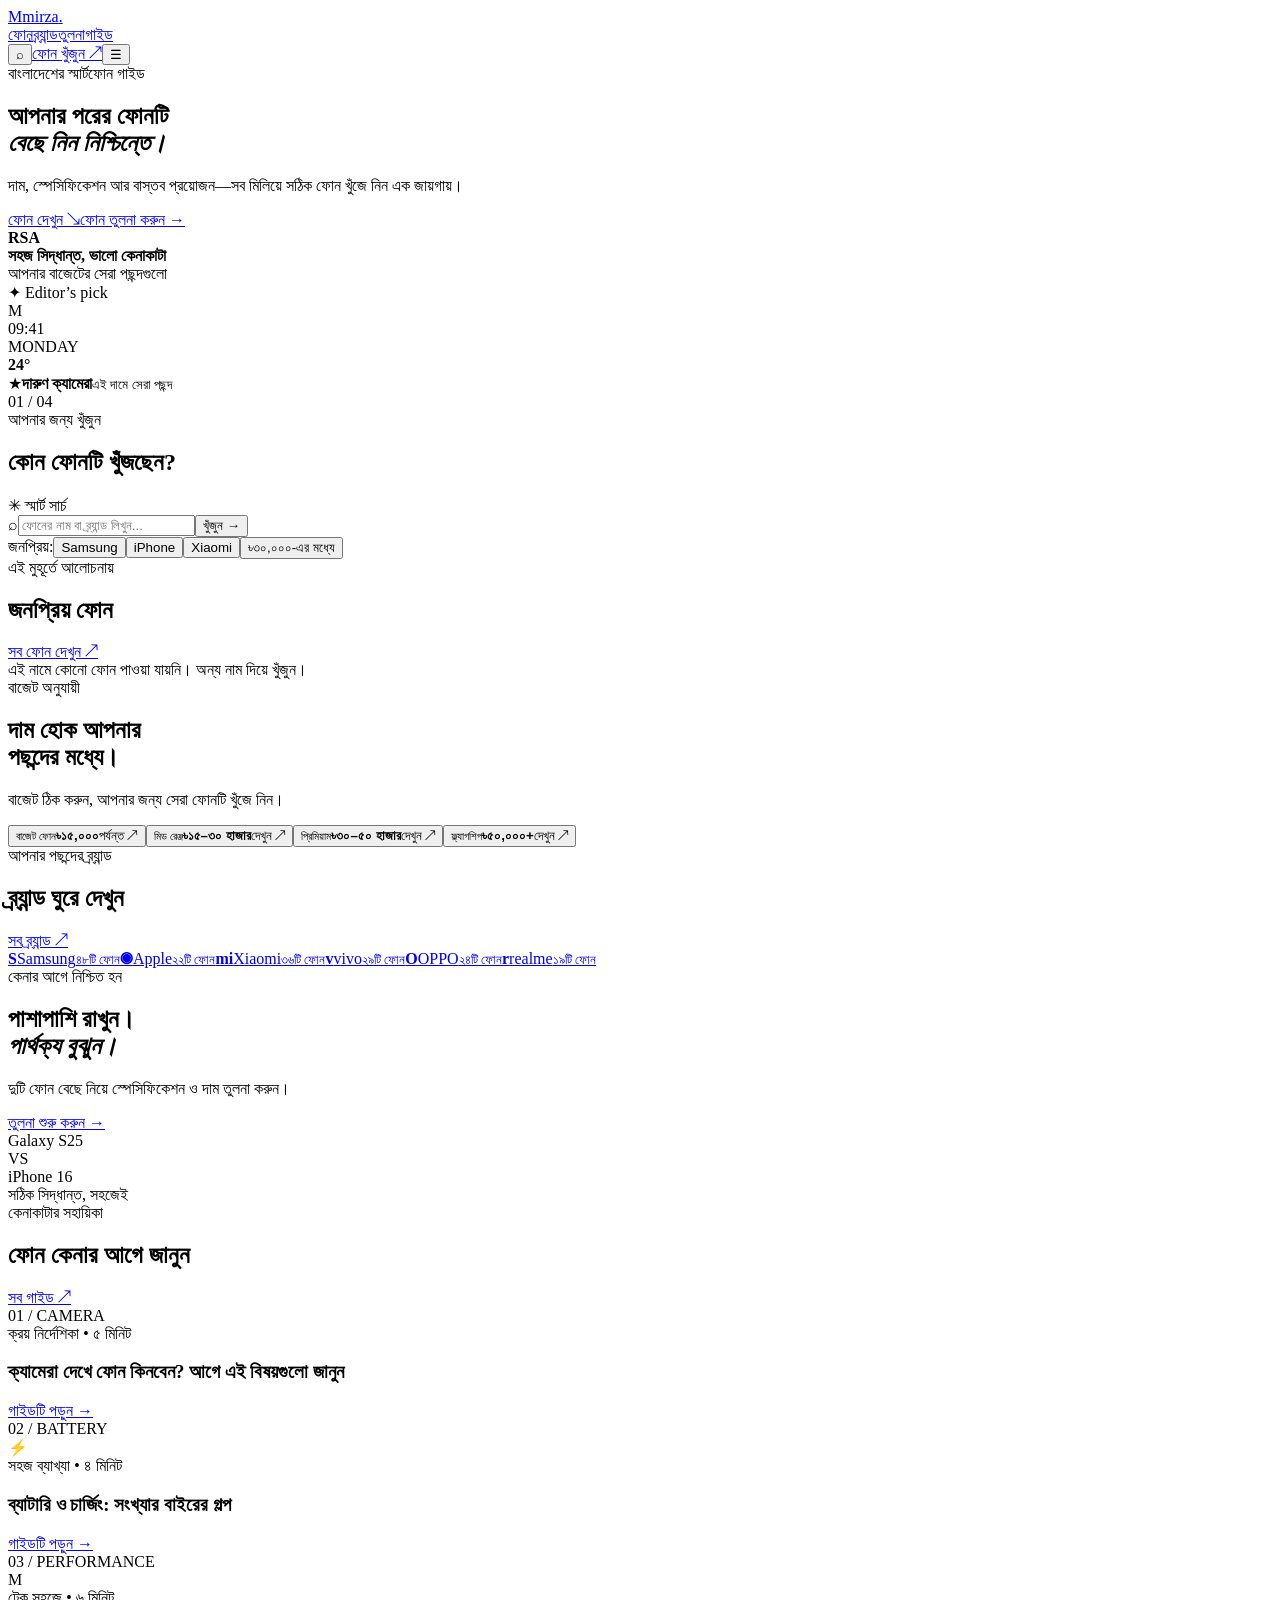
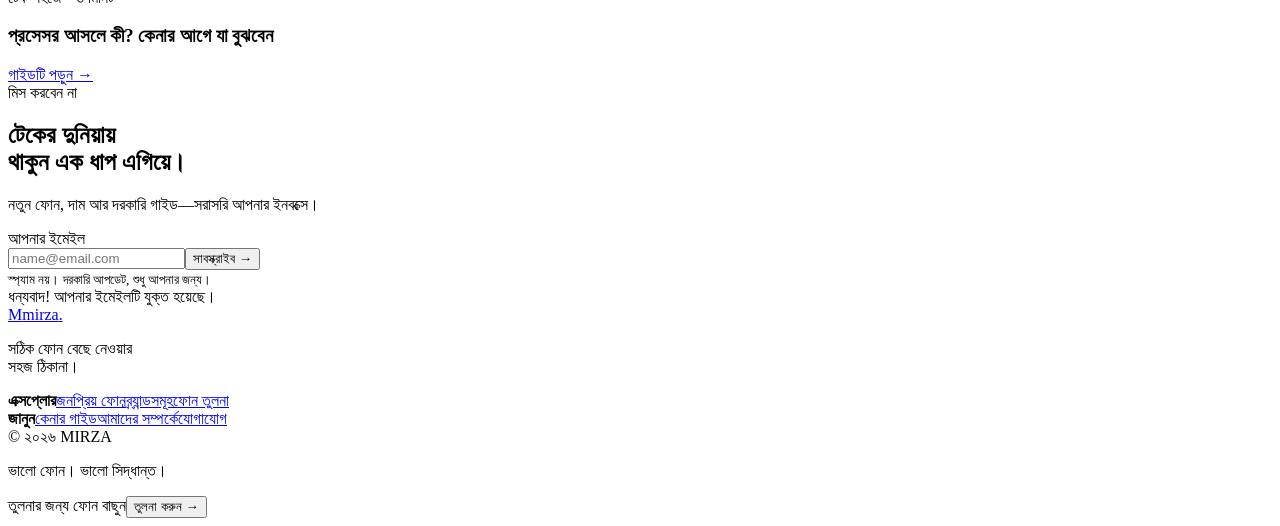
==== index.html @ e0ef15e1 "Create index.html" ====
<!doctype html>
<html lang="bn">
<head>
<meta charset="utf-8"><meta name="viewport" content="width=device-width,initial-scale=1">
<title>Mirza — ফোন বাছাই হোক সহজে</title>
<link rel="preconnect" href="https://fonts.googleapis.com"><link rel="preconnect" href="https://fonts.gstatic.com" crossorigin>
<link href="https://fonts.googleapis.com/css2?family=DM+Sans:wght@400;500;600;700;800&family=Noto+Sans+Bengali:wght@400;500;600;700;800&display=swap" rel="stylesheet">
<link rel="stylesheet" href="style.css">
</head>
<body>
<header class="top"><div class="wrap nav"><a class="brand" href="#"><span class="brand-mark">M</span>mirza<span class="dot">.</span></a><nav><a class="active" href="#latest">ফোন</a><a href="#brands">ব্র্যান্ড</a><a href="#compare">তুলনা</a><a href="#guides">গাইড</a></nav><div class="nav-actions"><button class="icon-btn" aria-label="সার্চ" id="focusSearch">⌕</button><a class="btn btn-dark" href="#finder">ফোন খুঁজুন <span>↗</span></a><button class="menu" aria-label="মেনু">☰</button></div></div></header>
<main>
<section class="hero wrap"><div class="hero-copy"><div class="eyebrow"><span class="pulse"></span> বাংলাদেশের স্মার্টফোন গাইড</div><h1>আপনার পরের ফোনটি<br><em>বেছে নিন নিশ্চিন্তে।</em></h1><p>দাম, স্পেসিফিকেশন আর বাস্তব প্রয়োজন—সব মিলিয়ে সঠিক ফোন খুঁজে নিন এক জায়গায়।</p><div class="hero-cta"><a href="#latest" class="btn btn-green">ফোন দেখুন <span>↘</span></a><a href="#compare" class="text-link">ফোন তুলনা করুন <span>→</span></a></div><div class="hero-note"><div class="avatars"><b>R</b><b>S</b><b>A</b></div><span><strong>সহজ সিদ্ধান্ত, ভালো কেনাকাটা</strong><br>আপনার বাজেটের সেরা পছন্দগুলো</span></div></div>
<div class="hero-art"><div class="orb orb-a"></div><div class="orb orb-b"></div><div class="hero-tag tag-top"><span>✦</span> Editor’s pick</div><div class="phone phone-back"><div class="camera-stack"><i></i><i></i><i></i></div><div class="phone-logo">M</div></div><div class="phone phone-front"><div class="screen"><div class="island"></div><div class="screen-time">09:41</div><div class="screen-glow"></div><div class="screen-date">MONDAY<br><strong>24°</strong></div><div class="screen-dock"><i></i><i></i><i></i><i></i></div></div></div><div class="hero-tag tag-bottom"><span class="tag-star">★</span><span><strong>দারুণ ক্যামেরা</strong><small>এই দামে সেরা পছন্দ</small></span></div><div class="art-index">01 <span>/ 04</span></div></div></section>
<section class="finder wrap" id="finder"><div class="finder-title"><div><span class="section-kicker">আপনার জন্য খুঁজুন</span><h2>কোন ফোনটি খুঁজছেন?</h2></div><span class="finder-badge">✳ স্মার্ট সার্চ</span></div><div class="searchbar"><span class="search-icon">⌕</span><input id="search" placeholder="ফোনের নাম বা ব্র্যান্ড লিখুন..." aria-label="ফোন খুঁজুন"><button id="searchBtn">খুঁজুন <span>→</span></button></div><div class="quick"><span>জনপ্রিয়:</span><button class="chip" data-query="Samsung">Samsung</button><button class="chip" data-query="iPhone">iPhone</button><button class="chip" data-query="Xiaomi">Xiaomi</button><button class="chip" data-query="৳৩০,০০০">৳৩০,০০০-এর মধ্যে</button></div></section>
<section class="popular wrap" id="latest"><div class="section-head"><div><span class="section-kicker">এই মুহূর্তে আলোচনায়</span><h2>জনপ্রিয় ফোন</h2></div><a class="view-all" href="#catalog">সব ফোন দেখুন <span>↗</span></a></div><div class="cards" id="cards"></div><div class="empty" id="empty">এই নামে কোনো ফোন পাওয়া যায়নি। অন্য নাম দিয়ে খুঁজুন।</div></section>
<section class="budget"><div class="wrap budget-inner"><div><span class="section-kicker light">বাজেট অনুযায়ী</span><h2>দাম হোক আপনার<br>পছন্দের মধ্যে।</h2><p>বাজেট ঠিক করুন, আপনার জন্য সেরা ফোনটি খুঁজে নিন।</p></div><div class="budget-grid"><button data-budget="15000"><small>বাজেট ফোন</small><strong>৳১৫,০০০</strong><span>পর্যন্ত ↗</span></button><button data-budget="30000"><small>মিড রেঞ্জ</small><strong>৳১৫–৩০ হাজার</strong><span>দেখুন ↗</span></button><button data-budget="50000"><small>প্রিমিয়াম</small><strong>৳৩০–৫০ হাজার</strong><span>দেখুন ↗</span></button><button data-budget="999999"><small>ফ্ল্যাগশিপ</small><strong>৳৫০,০০০+</strong><span>দেখুন ↗</span></button></div></div></section>
<section class="brands wrap" id="brands"><div class="section-head"><div><span class="section-kicker">আপনার পছন্দের ব্র্যান্ড</span><h2>ব্র্যান্ড ঘুরে দেখুন</h2></div><a class="view-all" href="#catalog">সব ব্র্যান্ড <span>↗</span></a></div><div class="brand-grid"><a href="#" data-brand="Samsung"><b class="brand-icon samsung">S</b><span>Samsung</span><small>৪৮টি ফোন</small></a><a href="#" data-brand="Apple"><b class="brand-icon apple">◉</b><span>Apple</span><small>২২টি ফোন</small></a><a href="#" data-brand="Xiaomi"><b class="brand-icon xiaomi">mi</b><span>Xiaomi</span><small>৩৬টি ফোন</small></a><a href="#" data-brand="Vivo"><b class="brand-icon vivo">v</b><span>vivo</span><small>২৯টি ফোন</small></a><a href="#" data-brand="Oppo"><b class="brand-icon oppo">O</b><span>OPPO</span><small>২৪টি ফোন</small></a><a href="#" data-brand="Realme"><b class="brand-icon realme">r</b><span>realme</span><small>১৯টি ফোন</small></a></div></section>
<section class="compare-band" id="compare"><div class="wrap compare-inner"><div class="compare-copy"><span class="section-kicker light">কেনার আগে নিশ্চিত হন</span><h2>পাশাপাশি রাখুন।<br><em>পার্থক্য বুঝুন।</em></h2><p>দুটি ফোন বেছে নিয়ে স্পেসিফিকেশন ও দাম তুলনা করুন।</p><a href="#latest" class="btn btn-green">তুলনা শুরু করুন <span>→</span></a></div><div class="compare-visual"><div class="compare-phone cp-one"><div class="mini-cam"></div><span>Galaxy S25</span></div><div class="versus">VS</div><div class="compare-phone cp-two"><div class="mini-cam"></div><span>iPhone 16</span></div><div class="compare-caption">সঠিক সিদ্ধান্ত, সহজেই</div></div></div></section>
<section class="guides wrap" id="guides"><div class="section-head"><div><span class="section-kicker">কেনাকাটার সহায়িকা</span><h2>ফোন কেনার আগে জানুন</h2></div><a class="view-all" href="#guides">সব গাইড <span>↗</span></a></div><div class="guide-grid"><article><div class="guide-art guide-camera"><span>01 / CAMERA</span><div class="lens"></div></div><div class="guide-meta">ক্রয় নির্দেশিকা <i>•</i> ৫ মিনিট</div><h3>ক্যামেরা দেখে ফোন কিনবেন? আগে এই বিষয়গুলো জানুন</h3><a href="#">গাইডটি পড়ুন <span>→</span></a></article><article><div class="guide-art guide-battery"><span>02 / BATTERY</span><div class="battery-shape">⚡</div></div><div class="guide-meta">সহজ ব্যাখ্যা <i>•</i> ৪ মিনিট</div><h3>ব্যাটারি ও চার্জিং: সংখ্যার বাইরের গল্প</h3><a href="#">গাইডটি পড়ুন <span>→</span></a></article><article><div class="guide-art guide-chip"><span>03 / PERFORMANCE</span><div class="chip-shape">M</div></div><div class="guide-meta">টেক সহজে <i>•</i> ৬ মিনিট</div><h3>প্রসেসর আসলে কী? কেনার আগে যা বুঝবেন</h3><a href="#">গাইডটি পড়ুন <span>→</span></a></article></div></section>
<section class="newsletter"><div class="wrap news-inner"><div><span class="section-kicker light">মিস করবেন না</span><h2>টেকের দুনিয়ায়<br>থাকুন এক ধাপ এগিয়ে।</h2><p>নতুন ফোন, দাম আর দরকারি গাইড—সরাসরি আপনার ইনবক্সে।</p></div><form id="newsletter"><label for="email">আপনার ইমেইল</label><div class="email-line"><input id="email" type="email" placeholder="name@email.com" required><button>সাবস্ক্রাইব <span>→</span></button></div><small>স্প্যাম নয়। দরকারি আপডেট, শুধু আপনার জন্য।</small><div class="success" id="success">ধন্যবাদ! আপনার ইমেইলটি যুক্ত হয়েছে।</div></form></div></section>
</main><footer><div class="wrap footer-main"><div class="footer-brand"><a class="brand" href="#"><span class="brand-mark">M</span>mirza<span class="dot">.</span></a><p>সঠিক ফোন বেছে নেওয়ার<br>সহজ ঠিকানা।</p></div><div><b>এক্সপ্লোর</b><a href="#latest">জনপ্রিয় ফোন</a><a href="#brands">ব্র্যান্ডসমূহ</a><a href="#compare">ফোন তুলনা</a></div><div><b>জানুন</b><a href="#guides">কেনার গাইড</a><a href="#">আমাদের সম্পর্কে</a><a href="#">যোগাযোগ</a></div><div class="footer-note"><span>© ২০২৬ MIRZA</span><p>ভালো ফোন। ভালো সিদ্ধান্ত।</p></div></div></footer><div class="compare-toast" id="toast"><span id="toastText">তুলনার জন্য ফোন বাছুন</span><button id="compareGo">তুলনা করুন <span>→</span></button></div>
<script src="app.js"></script></body></html>
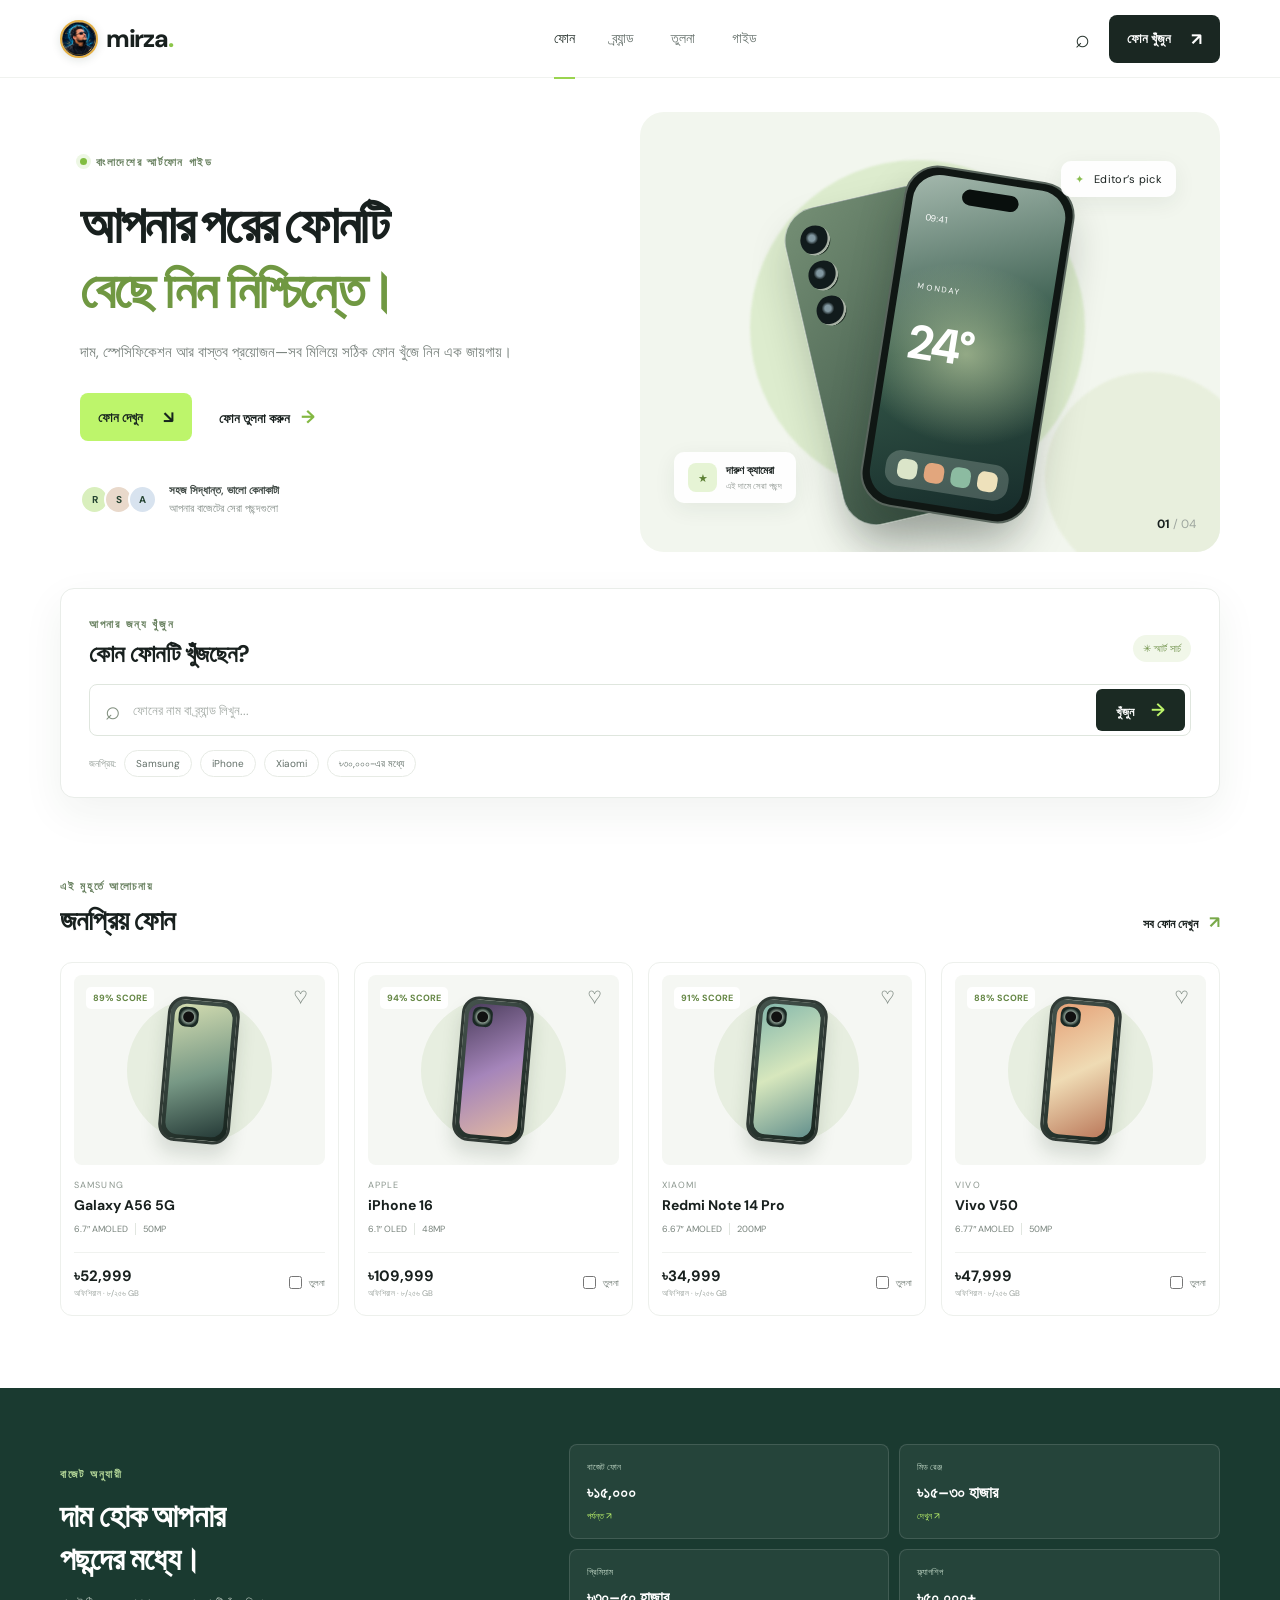
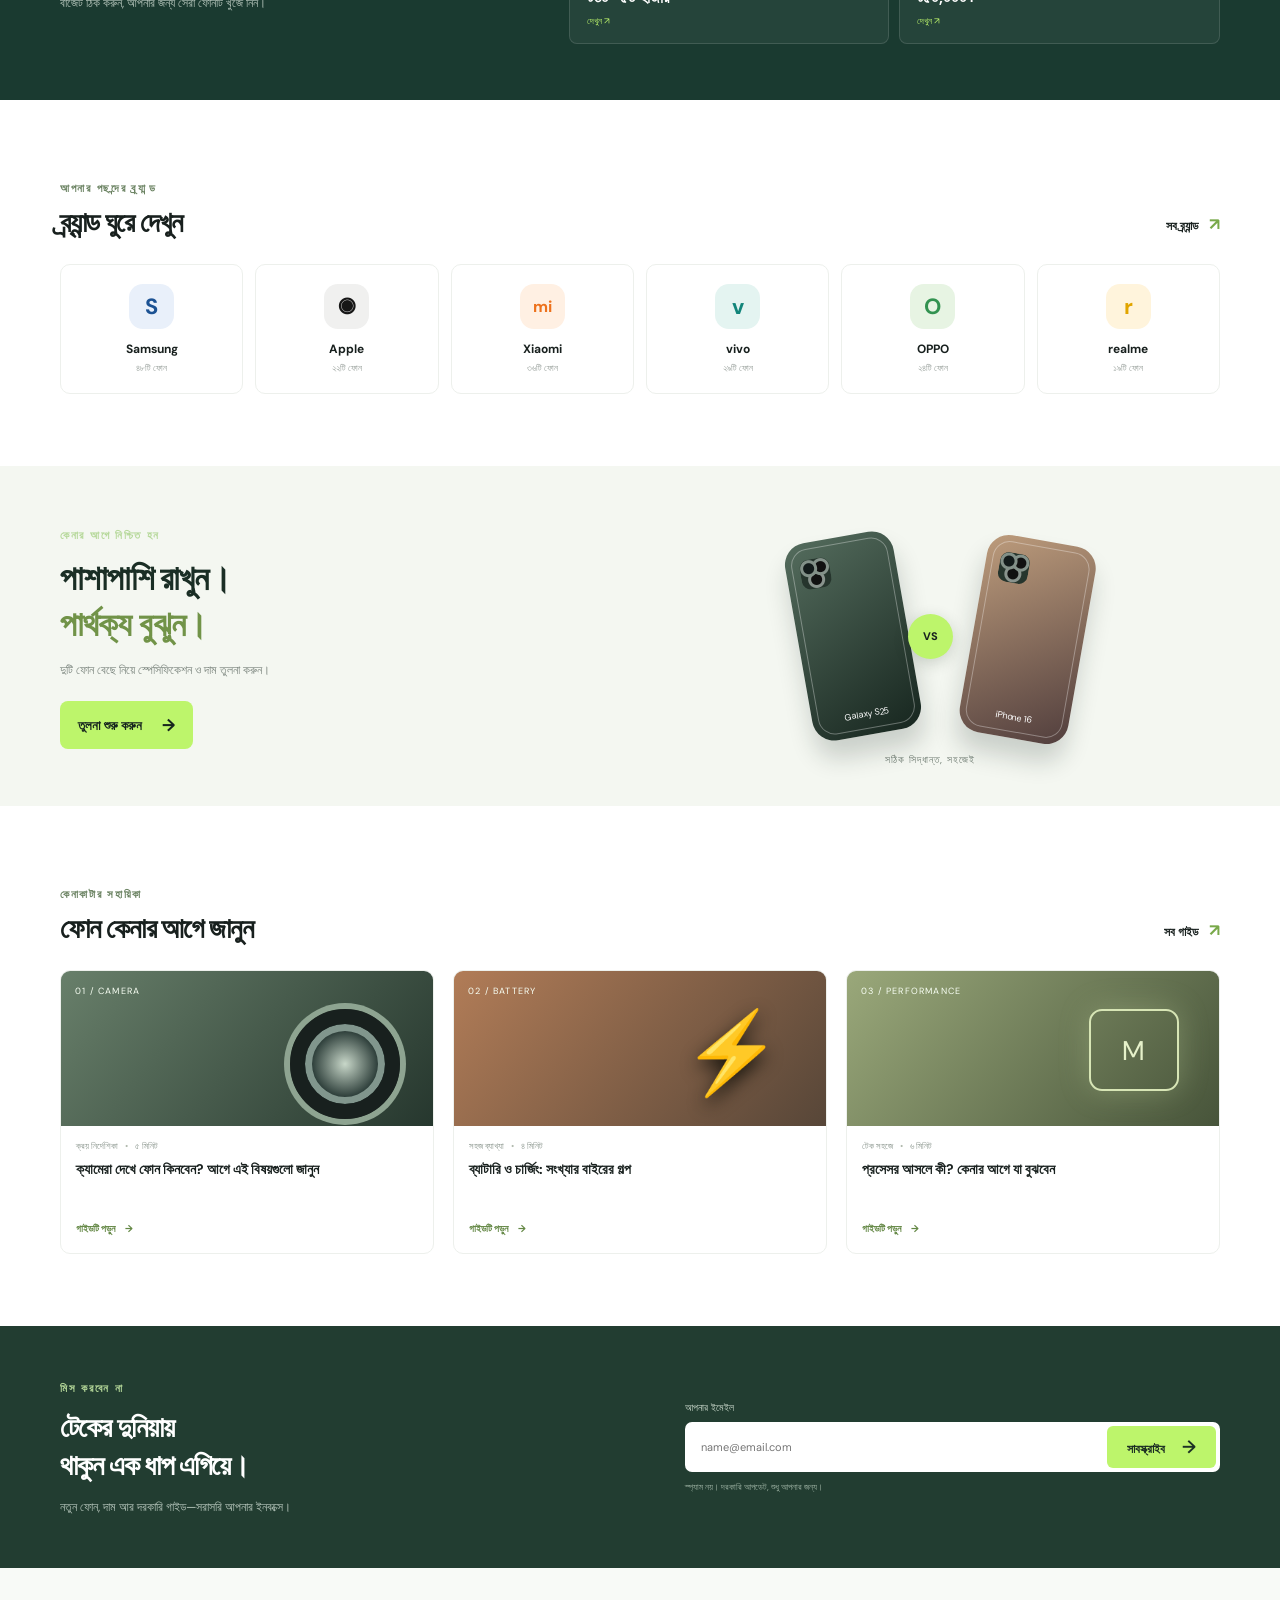
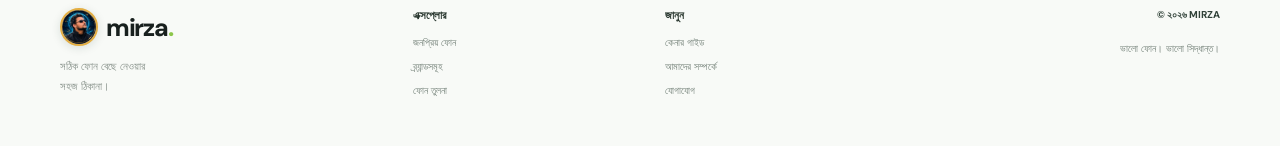
==== commit 73841a26: "Add Mirza portrait logo to the site" ====
--- a/index.html
+++ b/index.html
@@ -8,7 +8,7 @@
 <link rel="stylesheet" href="style.css">
 </head>
 <body>
-<header class="top"><div class="wrap nav"><a class="brand" href="#"><span class="brand-mark">M</span>mirza<span class="dot">.</span></a><nav><a class="active" href="#latest">ফোন</a><a href="#brands">ব্র্যান্ড</a><a href="#compare">তুলনা</a><a href="#guides">গাইড</a></nav><div class="nav-actions"><button class="icon-btn" aria-label="সার্চ" id="focusSearch">⌕</button><a class="btn btn-dark" href="#finder">ফোন খুঁজুন <span>↗</span></a><button class="menu" aria-label="মেনু">☰</button></div></div></header>
+<header class="top"><div class="wrap nav"><a class="brand" href="#"><img class="brand-mark" src="mirza-logo.png" alt="Mirza">mirza<span class="dot">.</span></a><nav><a class="active" href="#latest">ফোন</a><a href="#brands">ব্র্যান্ড</a><a href="#compare">তুলনা</a><a href="#guides">গাইড</a></nav><div class="nav-actions"><button class="icon-btn" aria-label="সার্চ" id="focusSearch">⌕</button><a class="btn btn-dark" href="#finder">ফোন খুঁজুন <span>↗</span></a><button class="menu" aria-label="মেনু">☰</button></div></div></header>
 <main>
 <section class="hero wrap"><div class="hero-copy"><div class="eyebrow"><span class="pulse"></span> বাংলাদেশের স্মার্টফোন গাইড</div><h1>আপনার পরের ফোনটি<br><em>বেছে নিন নিশ্চিন্তে।</em></h1><p>দাম, স্পেসিফিকেশন আর বাস্তব প্রয়োজন—সব মিলিয়ে সঠিক ফোন খুঁজে নিন এক জায়গায়।</p><div class="hero-cta"><a href="#latest" class="btn btn-green">ফোন দেখুন <span>↘</span></a><a href="#compare" class="text-link">ফোন তুলনা করুন <span>→</span></a></div><div class="hero-note"><div class="avatars"><b>R</b><b>S</b><b>A</b></div><span><strong>সহজ সিদ্ধান্ত, ভালো কেনাকাটা</strong><br>আপনার বাজেটের সেরা পছন্দগুলো</span></div></div>
 <div class="hero-art"><div class="orb orb-a"></div><div class="orb orb-b"></div><div class="hero-tag tag-top"><span>✦</span> Editor’s pick</div><div class="phone phone-back"><div class="camera-stack"><i></i><i></i><i></i></div><div class="phone-logo">M</div></div><div class="phone phone-front"><div class="screen"><div class="island"></div><div class="screen-time">09:41</div><div class="screen-glow"></div><div class="screen-date">MONDAY<br><strong>24°</strong></div><div class="screen-dock"><i></i><i></i><i></i><i></i></div></div></div><div class="hero-tag tag-bottom"><span class="tag-star">★</span><span><strong>দারুণ ক্যামেরা</strong><small>এই দামে সেরা পছন্দ</small></span></div><div class="art-index">01 <span>/ 04</span></div></div></section>
@@ -19,5 +19,6 @@
 <section class="compare-band" id="compare"><div class="wrap compare-inner"><div class="compare-copy"><span class="section-kicker light">কেনার আগে নিশ্চিত হন</span><h2>পাশাপাশি রাখুন।<br><em>পার্থক্য বুঝুন।</em></h2><p>দুটি ফোন বেছে নিয়ে স্পেসিফিকেশন ও দাম তুলনা করুন।</p><a href="#latest" class="btn btn-green">তুলনা শুরু করুন <span>→</span></a></div><div class="compare-visual"><div class="compare-phone cp-one"><div class="mini-cam"></div><span>Galaxy S25</span></div><div class="versus">VS</div><div class="compare-phone cp-two"><div class="mini-cam"></div><span>iPhone 16</span></div><div class="compare-caption">সঠিক সিদ্ধান্ত, সহজেই</div></div></div></section>
 <section class="guides wrap" id="guides"><div class="section-head"><div><span class="section-kicker">কেনাকাটার সহায়িকা</span><h2>ফোন কেনার আগে জানুন</h2></div><a class="view-all" href="#guides">সব গাইড <span>↗</span></a></div><div class="guide-grid"><article><div class="guide-art guide-camera"><span>01 / CAMERA</span><div class="lens"></div></div><div class="guide-meta">ক্রয় নির্দেশিকা <i>•</i> ৫ মিনিট</div><h3>ক্যামেরা দেখে ফোন কিনবেন? আগে এই বিষয়গুলো জানুন</h3><a href="#">গাইডটি পড়ুন <span>→</span></a></article><article><div class="guide-art guide-battery"><span>02 / BATTERY</span><div class="battery-shape">⚡</div></div><div class="guide-meta">সহজ ব্যাখ্যা <i>•</i> ৪ মিনিট</div><h3>ব্যাটারি ও চার্জিং: সংখ্যার বাইরের গল্প</h3><a href="#">গাইডটি পড়ুন <span>→</span></a></article><article><div class="guide-art guide-chip"><span>03 / PERFORMANCE</span><div class="chip-shape">M</div></div><div class="guide-meta">টেক সহজে <i>•</i> ৬ মিনিট</div><h3>প্রসেসর আসলে কী? কেনার আগে যা বুঝবেন</h3><a href="#">গাইডটি পড়ুন <span>→</span></a></article></div></section>
 <section class="newsletter"><div class="wrap news-inner"><div><span class="section-kicker light">মিস করবেন না</span><h2>টেকের দুনিয়ায়<br>থাকুন এক ধাপ এগিয়ে।</h2><p>নতুন ফোন, দাম আর দরকারি গাইড—সরাসরি আপনার ইনবক্সে।</p></div><form id="newsletter"><label for="email">আপনার ইমেইল</label><div class="email-line"><input id="email" type="email" placeholder="name@email.com" required><button>সাবস্ক্রাইব <span>→</span></button></div><small>স্প্যাম নয়। দরকারি আপডেট, শুধু আপনার জন্য।</small><div class="success" id="success">ধন্যবাদ! আপনার ইমেইলটি যুক্ত হয়েছে।</div></form></div></section>
-</main><footer><div class="wrap footer-main"><div class="footer-brand"><a class="brand" href="#"><span class="brand-mark">M</span>mirza<span class="dot">.</span></a><p>সঠিক ফোন বেছে নেওয়ার<br>সহজ ঠিকানা।</p></div><div><b>এক্সপ্লোর</b><a href="#latest">জনপ্রিয় ফোন</a><a href="#brands">ব্র্যান্ডসমূহ</a><a href="#compare">ফোন তুলনা</a></div><div><b>জানুন</b><a href="#guides">কেনার গাইড</a><a href="#">আমাদের সম্পর্কে</a><a href="#">যোগাযোগ</a></div><div class="footer-note"><span>© ২০২৬ MIRZA</span><p>ভালো ফোন। ভালো সিদ্ধান্ত।</p></div></div></footer><div class="compare-toast" id="toast"><span id="toastText">তুলনার জন্য ফোন বাছুন</span><button id="compareGo">তুলনা করুন <span>→</span></button></div>
-<script src="app.js"></script></body></html>
+</main><footer><div class="wrap footer-main"><div class="footer-brand"><a class="brand" href="#"><img class="brand-mark" src="mirza-logo.png" alt="Mirza">mirza<span class="dot">.</span></a><p>সঠিক ফোন বেছে নেওয়ার<br>সহজ ঠিকানা।</p></div><div><b>এক্সপ্লোর</b><a href="#latest">জনপ্রিয় ফোন</a><a href="#brands">ব্র্যান্ডসমূহ</a><a href="#compare">ফোন তুলনা</a></div><div><b>জানুন</b><a href="#guides">কেনার গাইড</a><a href="#">আমাদের সম্পর্কে</a><a href="#">যোগাযোগ</a></div><div class="footer-note"><span>© ২০২৬ MIRZA</span><p>ভালো ফোন। ভালো সিদ্ধান্ত।</p></div></div></footer><div class="compare-toast" id="toast"><span id="toastText">তুলনার জন্য ফোন বাছুন</span><button id="compareGo">তুলনা করুন <span>→</span></button></div>
+<script src="app.js"></script></body></html>
+
--- a/style.css
+++ b/style.css
@@ -0,0 +1,4 @@
+:root{--ink:#18201e;--muted:#7a8580;--green:#bdf56b;--forest:#173c31;--line:#e9ede9;--paper:#f6f8f4;--orange:#ff885b}*{box-sizing:border-box}html{scroll-behavior:smooth}body{margin:0;color:var(--ink);font-family:'DM Sans','Noto Sans Bengali',sans-serif;background:#fff}a{color:inherit;text-decoration:none}button,input{font:inherit}.wrap{width:min(1160px,calc(100% - 48px));margin:auto}.top{height:78px;border-bottom:1px solid #f0f2ef;background:#fff;position:sticky;top:0;z-index:10}.nav{height:100%;display:flex;align-items:center;justify-content:space-between}.brand{font-size:25px;font-weight:800;letter-spacing:-1.3px;display:flex;align-items:center;gap:8px}.brand-mark{display:block;width:38px;height:38px;flex:0 0 38px;border-radius:50%;border:2px solid #e4af44;object-fit:cover;box-shadow:0 2px 10px #13332522;background:#fff}.dot{color:#8cc64a;margin-left:-8px}.nav nav{display:flex;gap:37px;margin-left:70px;color:#65706b;font-size:14px}.nav nav a{padding:30px 0}.nav nav a.active,.nav nav a:hover{color:#1c2823;border-bottom:2px solid #9ad44f}.nav-actions{display:flex;align-items:center;gap:13px}.icon-btn,.menu{font-size:25px;border:0;background:none;cursor:pointer;color:#26332c}.btn{display:inline-flex;align-items:center;gap:20px;padding:13px 18px;border-radius:8px;font-size:13px;font-weight:700}.btn span{font-size:17px}.btn-dark{background:#1a2722;color:#fff}.btn-green{background:var(--green);color:#17251e}.menu{display:none}.hero{display:grid;grid-template-columns:1fr 1fr;min-height:490px;align-items:center;padding-top:34px;padding-bottom:30px}.hero-copy{padding:8px 0 0 20px}.eyebrow,.section-kicker{font-size:11px;letter-spacing:1.7px;text-transform:uppercase;font-weight:700;color:#68805f}.eyebrow{display:flex;align-items:center;gap:9px}.pulse{width:7px;height:7px;border-radius:50%;background:#81bd40;box-shadow:0 0 0 4px #edf7e4}.hero h1{font-size:52px;letter-spacing:-2.4px;line-height:1.25;margin:24px 0 15px;font-weight:700}.hero h1 em,.compare-copy em{font-family:'Noto Sans Bengali',sans-serif;font-style:normal;color:#709842}.hero-copy>p{font-size:15px;line-height:1.9;color:#78817c;max-width:470px;margin:0}.hero-cta{display:flex;align-items:center;gap:27px;margin-top:27px}.text-link{font-size:13px;font-weight:700}.text-link span{color:#83b842;margin-left:8px;font-size:18px}.hero-note{display:flex;align-items:center;gap:12px;margin-top:41px;font-size:11px;color:#89928d;line-height:1.6}.hero-note strong{color:#3a443f;font-weight:600}.avatars{display:flex;padding-left:5px}.avatars b{width:29px;height:29px;border-radius:50%;display:grid;place-items:center;color:#254432;background:#d9efbd;border:2px solid white;margin-left:-5px;font-size:10px}.avatars b:nth-child(2){background:#e9d9cb}.avatars b:nth-child(3){background:#d8e3ef}.hero-art{height:440px;position:relative;display:flex;align-items:center;justify-content:center;overflow:hidden;background:#f2f6ee;border-radius:24px}.orb{position:absolute;border-radius:50%;filter:blur(1px)}.orb-a{width:335px;height:335px;background:#ddecce;top:48px;left:110px}.orb-b{width:210px;height:210px;background:#e8efdd;right:-35px;bottom:-30px}.phone{position:absolute;border-radius:34px;background:#202720;padding:8px;box-shadow:0 25px 40px #10201738;z-index:2}.phone-back{width:164px;height:325px;transform:rotate(-13deg) translate(-40px,14px);background:linear-gradient(140deg,#758f75,#30483c);border:1px solid #fff8}.camera-stack{position:absolute;top:17px;left:15px;display:grid;gap:6px}.camera-stack i{width:30px;height:30px;border-radius:50%;background:radial-gradient(circle at 40% 40%,#8197a0 0 12%,#111b1c 25% 60%,#a8b2a5 64% 70%,#25342a 72%)}.phone-logo{position:absolute;top:45%;left:48%;color:#d6e3d2;font-weight:800;font-size:22px}.phone-front{width:172px;height:345px;transform:rotate(9deg) translate(39px,6px);background:#101714;border:2px solid #59655d;padding:7px}.screen{position:relative;width:100%;height:100%;border-radius:27px;overflow:hidden;color:white;background:linear-gradient(160deg,#a5b9ae,#345849 49%,#162b2a)}.island{position:absolute;top:10px;left:50%;transform:translateX(-50%);height:16px;width:57px;border-radius:12px;background:#090f0d}.screen-time{position:absolute;top:38px;left:15px;font-size:9px}.screen-glow{position:absolute;inset:70px -50px 50px;background:radial-gradient(ellipse,#d1dfae9c,transparent 62%)}.screen-date{position:absolute;top:105px;left:18px;font-size:8px;letter-spacing:2px;line-height:2}.screen-date strong{font-size:48px;letter-spacing:-3px}.screen-dock{position:absolute;bottom:13px;left:15px;right:15px;display:flex;justify-content:space-around;background:#f6fff333;padding:8px;border-radius:15px}.screen-dock i{width:20px;height:20px;border-radius:7px;background:#dbe5c9}.screen-dock i:nth-child(2){background:#e2a67d}.screen-dock i:nth-child(3){background:#8cbba1}.screen-dock i:nth-child(4){background:#eee1bb}.hero-tag{position:absolute;z-index:3;background:#ffffffed;box-shadow:0 6px 22px #213c2412;border-radius:10px;padding:11px 14px;font-size:11px}.tag-top{top:49px;right:44px;letter-spacing:.3px}.tag-top span{color:#8abe51;margin-right:6px}.tag-bottom{bottom:49px;left:34px;display:flex;align-items:center;gap:9px}.tag-star{display:grid;place-items:center;background:#e6f4d5;width:29px;height:29px;border-radius:8px;color:#5d8135}.tag-bottom strong,.tag-bottom small{display:block}.tag-bottom small{color:#949b96;margin-top:3px;font-size:9px}.art-index{position:absolute;bottom:20px;right:24px;font-size:12px;font-weight:700}.art-index span{color:#9da59e;font-weight:400}.finder{background:#fff;border:1px solid var(--line);box-shadow:0 15px 42px #243c2010;border-radius:14px;padding:23px 28px 20px;position:relative;margin-top:6px;z-index:3}.finder-title{display:flex;align-items:center;justify-content:space-between}.finder-title h2,.section-head h2{font-size:24px;letter-spacing:-.7px;margin:5px 0 15px}.finder-badge{font-size:10px;color:#70924b;background:#f1f7e9;border-radius:20px;padding:7px 10px}.searchbar{height:52px;display:flex;align-items:center;border:1px solid #dfe6de;border-radius:8px;padding:4px 5px 4px 15px}.search-icon{font-size:26px;color:#829080}.searchbar input{border:0;outline:0;flex:1;padding:0 12px;font-size:13px}.searchbar input::placeholder{color:#a3aaa5}.searchbar button,.email-line button{border:0;background:#1b2a23;color:white;border-radius:6px;height:42px;padding:0 20px;font-weight:600;font-size:12px;cursor:pointer}.searchbar button span,.email-line button span{margin-left:14px;color:var(--green);font-size:18px}.quick{display:flex;align-items:center;gap:8px;margin-top:14px;font-size:10px;color:#969f99}.chip{border:1px solid #e7ebe5;border-radius:20px;background:white;padding:6px 11px;font-size:10px;color:#637069;cursor:pointer}.chip:hover{background:#eff7e6;border-color:#cde5b3}.popular,.brands,.guides{padding-top:76px;padding-bottom:72px}.section-head{display:flex;align-items:end;justify-content:space-between;margin-bottom:23px}.section-head h2{font-size:28px;margin:7px 0 0}.view-all{font-size:12px;font-weight:700;padding-bottom:6px}.view-all span{color:#79a94a;font-size:17px;margin-left:8px}.cards{display:grid;grid-template-columns:repeat(4,1fr);gap:15px}.phone-card{border:1px solid #edf0ec;border-radius:12px;padding:12px 13px 16px;position:relative;transition:transform .2s,box-shadow .2s;background:#fff}.phone-card:hover{transform:translateY(-4px);box-shadow:0 14px 30px #253b200c}.card-image{height:190px;border-radius:8px;background:#f5f7f3;position:relative;display:grid;place-items:center;overflow:hidden}.card-image:before{content:'';position:absolute;width:145px;height:145px;border-radius:50%;background:#e7eee0}.device{height:145px;width:72px;border-radius:17px;background:linear-gradient(130deg,#45534d,#18251f);position:relative;z-index:1;border:3px solid #303a35;box-shadow:0 12px 18px #243c2026;transform:rotate(5deg)}.device:before{content:'';position:absolute;inset:4px;border-radius:12px;background:linear-gradient(160deg,#d4ddb1,#779885 54%,#253a37)}.device:after{content:'';position:absolute;top:7px;left:8px;width:20px;height:20px;border-radius:7px;background:radial-gradient(circle at 50%,#111 35%,#84958a 42%,#1b2a25 62%)}.phone-card:nth-child(2) .device:before{background:linear-gradient(150deg,#4b3d5c,#a585ba,#e3baa1)}.phone-card:nth-child(3) .device:before{background:linear-gradient(150deg,#85b8ac,#d7e7bd,#63908d)}.phone-card:nth-child(4) .device:before{background:linear-gradient(150deg,#e5a177,#efdbb4,#bb795b)}.spec-score{position:absolute;top:12px;left:12px;background:#fff;border-radius:5px;padding:5px 7px;font-size:9px;font-weight:700;color:#648644}.heart{position:absolute;right:12px;top:9px;border:0;background:transparent;color:#7d8981;font-size:19px;cursor:pointer}.card-brand{font-size:9px;color:#8a958d;letter-spacing:1.1px;text-transform:uppercase;margin-top:14px}.phone-card h3{font-size:14px;margin:5px 0 9px}.spec-line{display:flex;gap:7px;color:#78837c;font-size:9px}.spec-line span{padding-right:7px;border-right:1px solid #e1e6e0}.spec-line span:last-child{border:0}.price-row{display:flex;justify-content:space-between;align-items:center;margin-top:17px;border-top:1px solid #f0f2ef;padding-top:13px}.price{font-size:15px;font-weight:700}.price small{display:block;color:#9aa29d;font-size:8px;font-weight:400;margin-top:2px}.compare-check{display:flex;align-items:center;gap:4px;font-size:9px;color:#6b766f;cursor:pointer}.compare-check input{accent-color:#85b849}.empty{display:none;text-align:center;padding:35px;color:#89938c}.budget{background:#1a3a30;color:#fff}.budget-inner{display:grid;grid-template-columns:1fr 1.45fr;gap:60px;align-items:center;padding-top:56px;padding-bottom:56px}.section-kicker.light{color:#b5d899}.budget h2,.compare-copy h2,.news-inner h2{font-size:32px;line-height:1.35;letter-spacing:-.8px;margin:12px 0}.budget p,.compare-copy p,.news-inner p{color:#bac9bf;font-size:12px;line-height:1.8}.budget-grid{display:grid;grid-template-columns:1fr 1fr;gap:10px}.budget-grid button{background:#ffffff0d;border:1px solid #ffffff21;border-radius:8px;color:#fff;text-align:left;padding:16px 17px;cursor:pointer}.budget-grid button:hover{background:#ffffff17}.budget-grid small,.budget-grid strong,.budget-grid span{display:block}.budget-grid small{font-size:9px;color:#bdd4c3}.budget-grid strong{font-size:16px;margin:9px 0 7px}.budget-grid span{font-size:9px;color:#bdf56b}.brand-grid{display:grid;grid-template-columns:repeat(6,1fr);gap:12px}.brand-grid a{border:1px solid #edf0ec;border-radius:10px;text-align:center;padding:19px 8px;display:flex;align-items:center;flex-direction:column;transition:.2s}.brand-grid a:hover{border-color:#b7d995;transform:translateY(-3px)}.brand-icon{width:45px;height:45px;border-radius:14px;display:grid;place-items:center;margin-bottom:12px;font-style:normal;font-size:22px}.samsung{background:#e9f0fa;color:#1c5293}.apple{background:#f0f0ef;color:#161616}.xiaomi{background:#fff0e3;color:#ed711c;font-size:16px}.vivo{background:#e4f4f1;color:#12857a}.oppo{background:#e7f4e3;color:#329250}.realme{background:#fff4dc;color:#e1a500}.brand-grid a>span{font-size:12px;font-weight:700}.brand-grid small{font-size:9px;color:#949c97;margin-top:5px}.compare-band{background:#f4f7f1}.compare-inner{display:grid;grid-template-columns:1fr 1fr;align-items:center;min-height:340px}.compare-copy h2{color:#1a2e25;font-size:34px}.compare-copy em{color:#719348}.compare-copy p{color:#78827b;max-width:300px;margin-bottom:20px}.compare-visual{height:280px;position:relative;display:flex;justify-content:center;align-items:center}.compare-phone{width:110px;height:200px;border-radius:22px;background:linear-gradient(150deg,#546c5d,#17261f);box-shadow:0 18px 25px #14251e30;position:relative;transform:rotate(-10deg);display:flex;justify-content:center;align-items:end;padding-bottom:15px;color:white;font-size:9px;z-index:1}.compare-phone:after{content:'';position:absolute;inset:6px;border:1px solid #ffffff54;border-radius:17px}.cp-two{background:linear-gradient(150deg,#bd9c7c,#513e3d);transform:rotate(10deg) translateX(20px)}.mini-cam{position:absolute;top:17px;left:14px;width:30px;height:30px;border-radius:9px;background:radial-gradient(circle at 30% 30%,#131b1b 0 5px,#829088 6px 8px,transparent 9px),radial-gradient(circle at 70% 30%,#111 0 5px,#84928a 6px 8px,transparent 9px),radial-gradient(circle at 50% 70%,#111 0 5px,#89938d 6px 8px,#26352d 9px)}.versus{z-index:3;width:45px;height:45px;border-radius:50%;background:var(--green);display:grid;place-items:center;font-weight:800;font-size:11px;box-shadow:0 4px 15px #1b321d30}.compare-caption{position:absolute;bottom:10px;font-size:10px;color:#6f7c72;letter-spacing:1px}.guide-grid{display:grid;grid-template-columns:repeat(3,1fr);gap:19px}.guide-grid article{border:1px solid #edf0ec;border-radius:10px;overflow:hidden;padding-bottom:16px}.guide-art{height:155px;position:relative;overflow:hidden;padding:14px;color:#f8fff4;font-size:9px;letter-spacing:1.2px}.guide-camera{background:linear-gradient(130deg,#687f6a,#26372e)}.guide-battery{background:linear-gradient(130deg,#b17c57,#574638)}.guide-chip{background:linear-gradient(130deg,#9aa87a,#47543a)}.lens{position:absolute;width:110px;height:110px;border-radius:50%;border:15px solid #18201e;right:33px;top:38px;box-shadow:0 0 0 6px #8ea491, inset 0 0 0 7px #81968d;background:radial-gradient(circle,#c8d7c9,#293a36 60%)}.battery-shape{position:absolute;font-size:80px;right:43px;top:30px;color:#f4d69c;text-shadow:0 7px 18px #1c1810}.chip-shape{position:absolute;right:40px;top:38px;width:90px;height:82px;border:2px solid #d7e5b5;border-radius:13px;display:grid;place-items:center;font-size:27px;color:#e6f1ca;box-shadow:0 0 30px #d5e8ae42}.guide-meta{font-size:9px;color:#8b968e;margin:14px 15px 6px}.guide-meta i{font-style:normal;color:#b1baae;margin:0 5px}.guide-grid h3{font-size:14px;line-height:1.65;margin:0 15px 12px;min-height:46px}.guide-grid article>a{font-size:10px;font-weight:700;color:#638744;margin-left:15px}.guide-grid article>a span{margin-left:8px}.newsletter{background:#223d31;color:#fff}.news-inner{display:grid;grid-template-columns:1fr 1fr;align-items:center;gap:90px;padding-top:50px;padding-bottom:50px}.news-inner h2{font-size:28px}.news-inner p{margin-bottom:0}.news-inner form label{display:block;font-size:10px;color:#d1dfd2;margin-bottom:8px}.email-line{display:flex;background:white;padding:4px;border-radius:7px}.email-line input{border:0;outline:0;flex:1;padding:0 12px;font-size:11px;min-width:0}.email-line button{background:var(--green);color:#1b2d23}.email-line button span{color:#1c3025}.news-inner form>small{display:block;color:#9aafa0;font-size:9px;margin-top:9px}.success{display:none;color:#bdf56b;font-size:11px;margin-top:10px}footer{background:#f8faf7}.footer-main{display:grid;grid-template-columns:1.4fr 1fr 1fr 1.2fr;padding-top:40px;padding-bottom:38px}.footer-brand p{font-size:11px;line-height:1.8;color:#89938c}.footer-main>div:not(.footer-brand){display:flex;flex-direction:column;gap:11px;font-size:10px;color:#738078}.footer-main>div>b{color:#26342c;font-size:11px;margin-bottom:3px}.footer-note{align-items:flex-end}.footer-note span{font-size:10px;font-weight:700;color:#314239}.footer-note p{font-size:10px}.compare-toast{display:none;position:fixed;bottom:20px;left:50%;transform:translateX(-50%);z-index:20;background:#1b2923;color:#fff;padding:10px 12px 10px 18px;border-radius:8px;align-items:center;gap:25px;box-shadow:0 10px 30px #17271e42;font-size:11px}.compare-toast.show{display:flex}.compare-toast button{background:var(--green);border:0;border-radius:5px;padding:9px 12px;font-size:10px;font-weight:700;cursor:pointer}.compare-toast button span{margin-left:8px}
+@media(max-width:850px){.nav nav{gap:18px;margin-left:0}.hero{min-height:430px}.hero h1{font-size:42px}.hero-art{height:380px}.cards{grid-template-columns:repeat(2,1fr)}.budget-inner{gap:25px}.brand-grid{grid-template-columns:repeat(3,1fr)}.news-inner{gap:40px}}
+@media(max-width:600px){.wrap{width:calc(100% - 32px)}.top{height:65px}.nav nav{display:none}.menu{display:block}.nav-actions{gap:8px}.nav-actions .btn{padding:10px 11px;font-size:10px}.nav-actions .btn span{display:none}.hero{grid-template-columns:1fr;padding-top:40px;gap:22px}.hero-copy{padding:0}.hero h1{font-size:38px;margin:18px 0 12px}.hero-copy>p{font-size:13px}.hero-note{margin-top:24px}.hero-art{height:340px}.orb-a{left:calc(50% - 160px);top:10px}.phone-back{transform:rotate(-13deg) translate(-32px,7px);scale:.88}.phone-front{transform:rotate(9deg) translate(33px,3px);scale:.88}.tag-top{right:18px;top:25px}.tag-bottom{left:14px;bottom:28px}.finder{padding:18px 14px;margin-top:22px}.finder-title h2{font-size:19px}.finder-badge{font-size:8px}.quick{flex-wrap:wrap}.popular,.brands,.guides{padding-top:55px;padding-bottom:48px}.section-head h2{font-size:23px}.cards{gap:9px}.phone-card{padding:8px}.card-image{height:145px}.device{scale:.85}.phone-card h3{font-size:12px}.spec-line{font-size:8px;gap:4px}.spec-line span{padding-right:4px}.price{font-size:13px}.compare-check{font-size:8px}.budget-inner{grid-template-columns:1fr;gap:20px;padding-top:42px;padding-bottom:42px}.budget h2{font-size:29px}.budget-grid button{padding:12px}.budget-grid strong{font-size:14px}.brand-grid{grid-template-columns:repeat(3,1fr);gap:8px}.brand-grid a{padding:14px 4px}.compare-inner{grid-template-columns:1fr;padding-top:40px;padding-bottom:20px}.compare-visual{height:250px}.compare-copy h2{font-size:30px}.guide-grid{grid-template-columns:1fr;gap:12px}.guide-art{height:170px}.guide-grid h3{min-height:auto}.news-inner{grid-template-columns:1fr;gap:24px;padding-top:40px;padding-bottom:40px}.footer-main{grid-template-columns:1fr 1fr;gap:25px}.footer-note{align-items:flex-start}.hero-cta{gap:16px}.btn{padding:12px 14px}.searchbar button{padding:0 13px}.searchbar button span{margin-left:6px}}
+
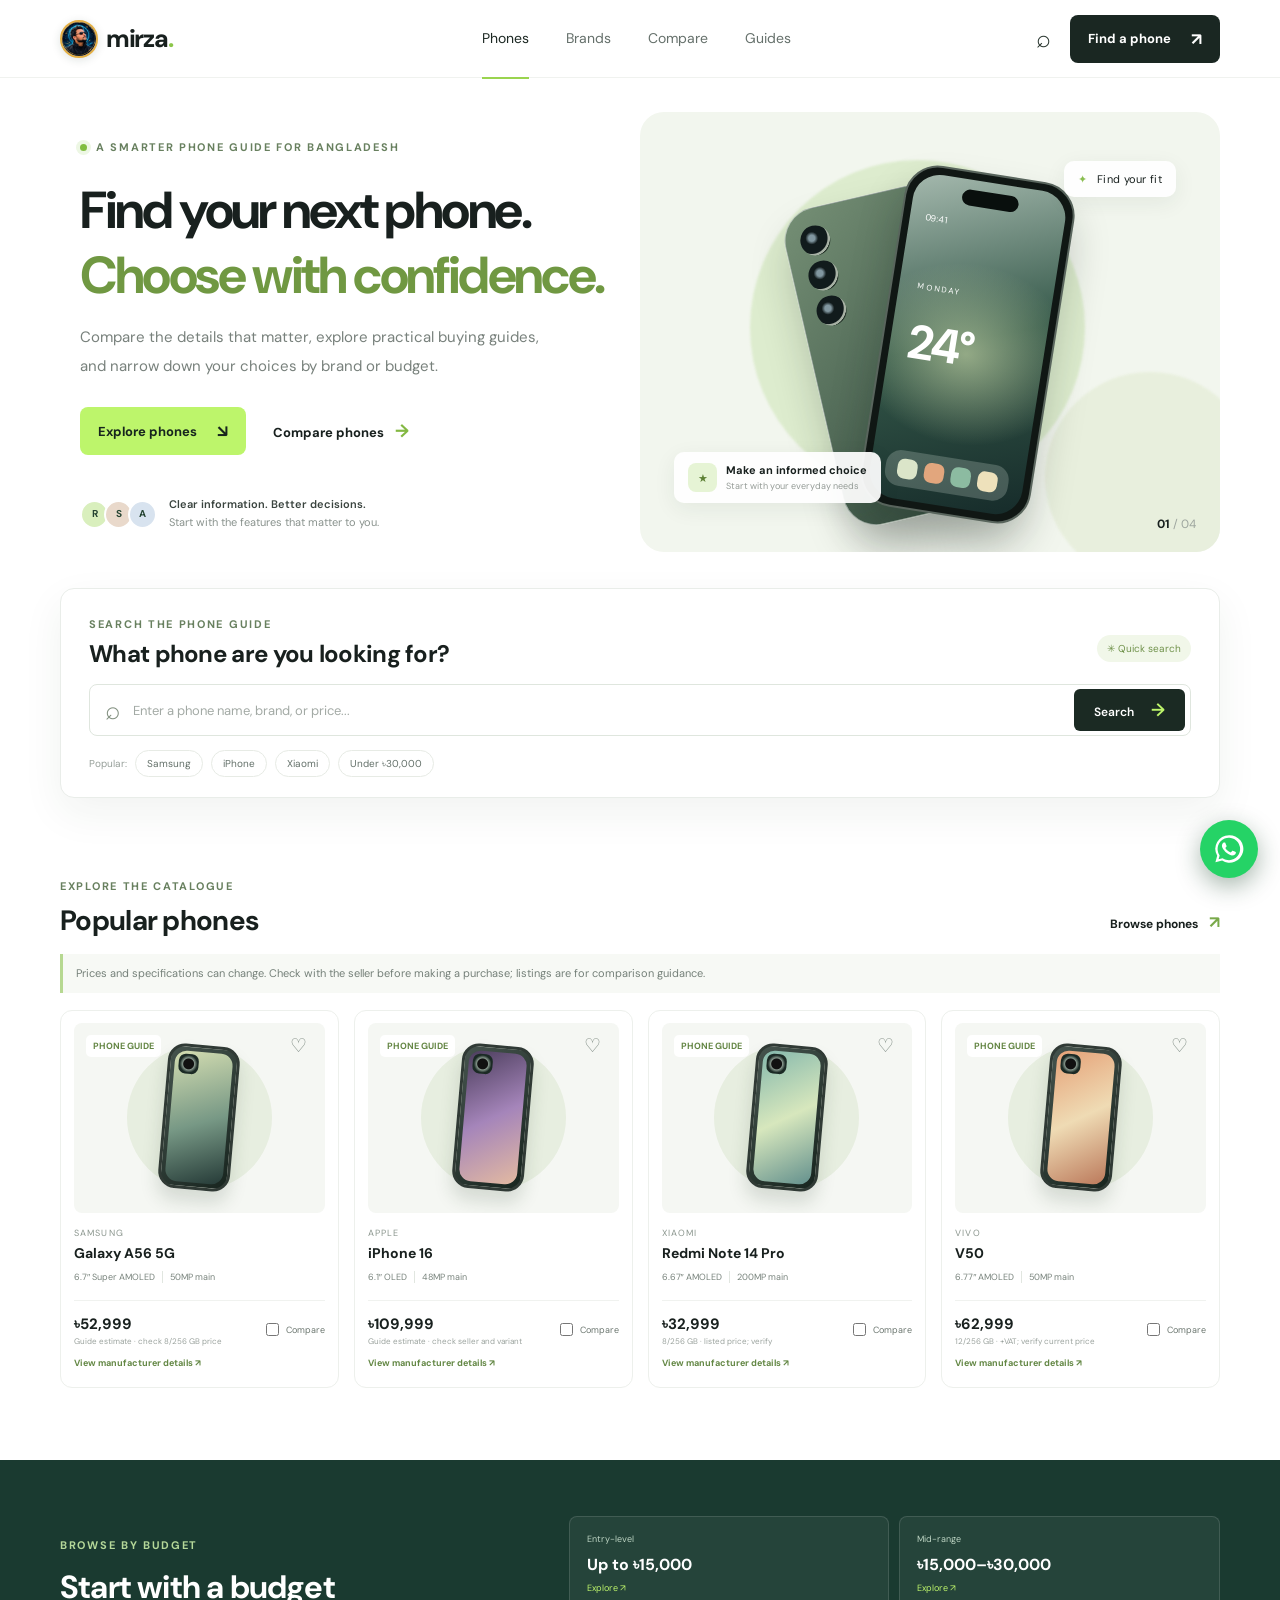
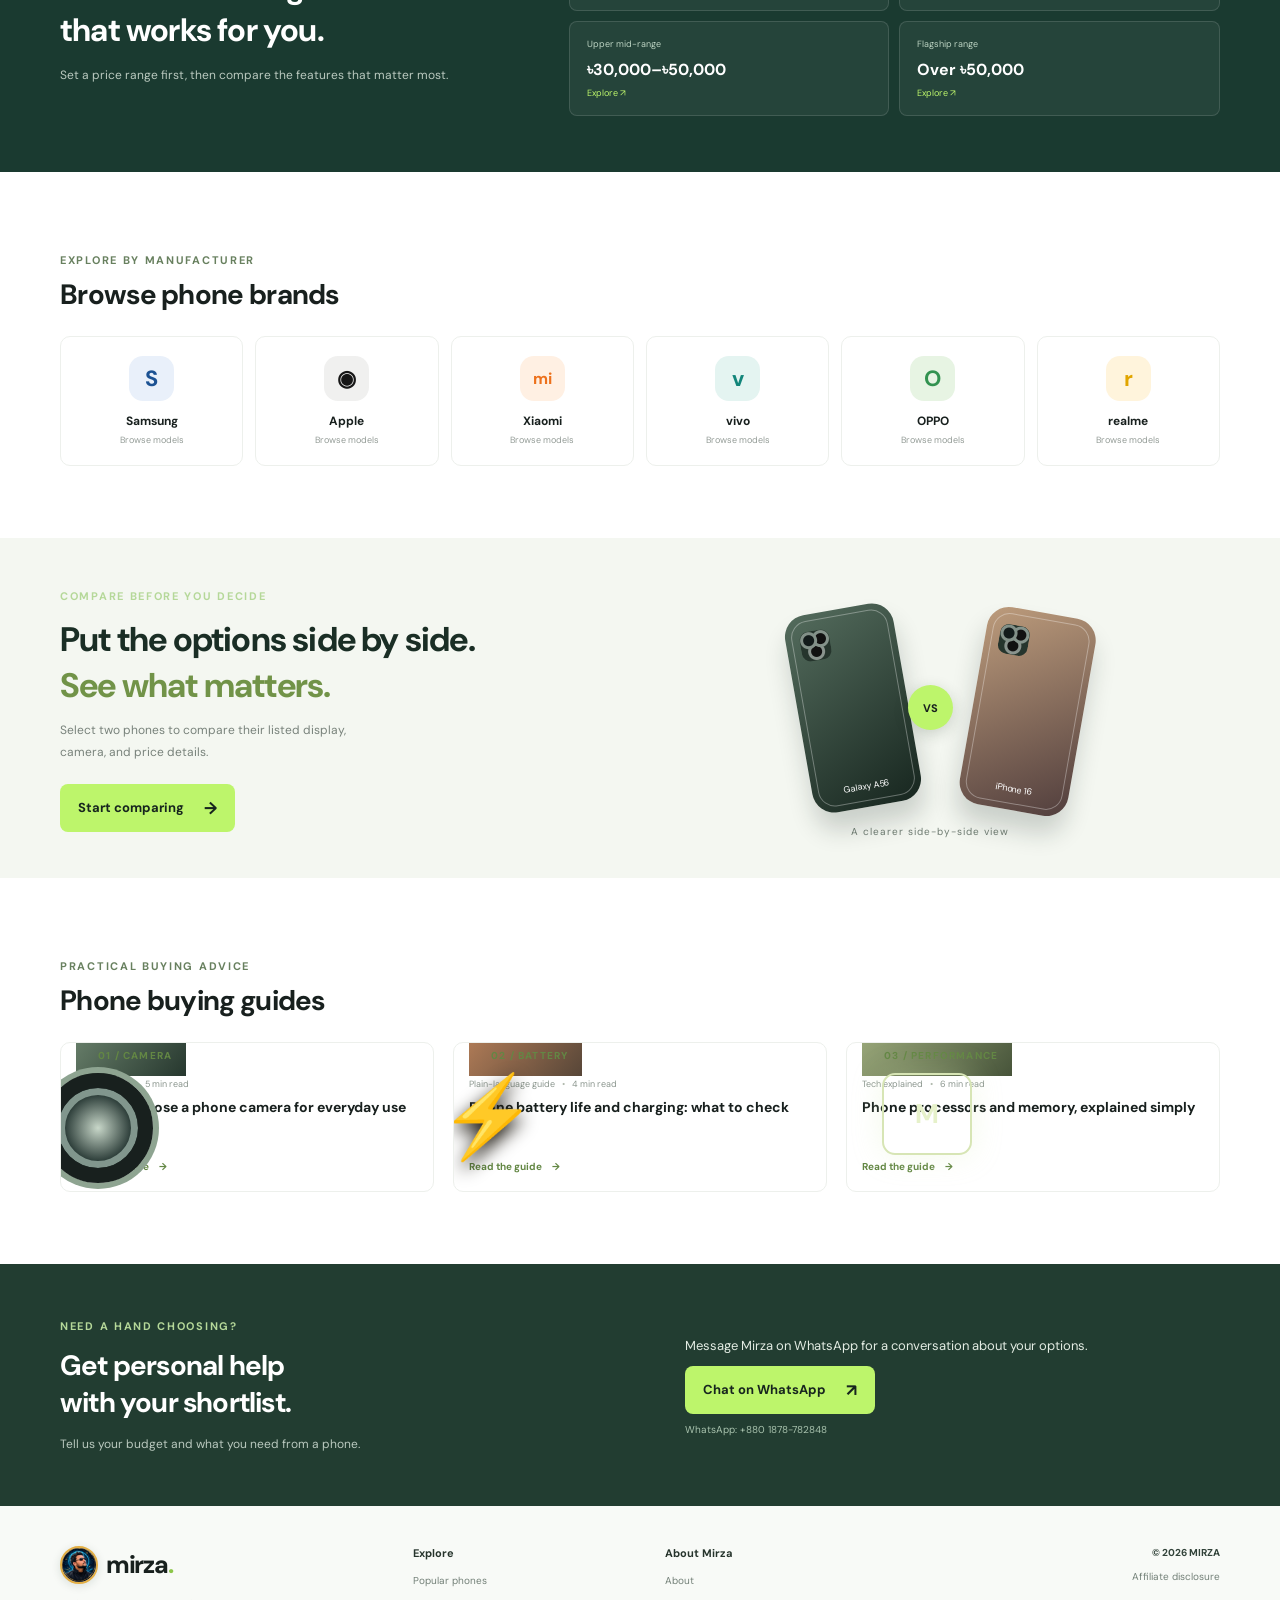
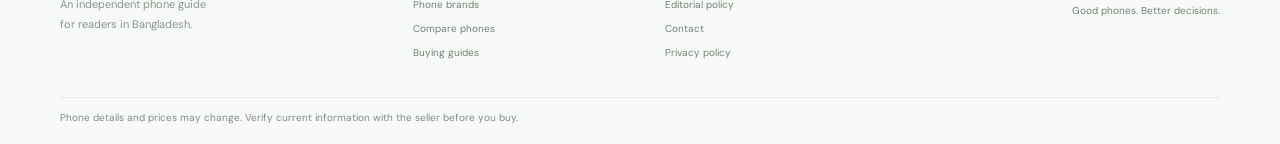
==== commit 8e17a264: "Prepare English Mirza site for SEO and contact" ====
--- a/index.html
+++ b/index.html
@@ -1,24 +1,48 @@
 <!doctype html>
-<html lang="bn">
+<html lang="en">
 <head>
-<meta charset="utf-8"><meta name="viewport" content="width=device-width,initial-scale=1">
-<title>Mirza — ফোন বাছাই হোক সহজে</title>
-<link rel="preconnect" href="https://fonts.googleapis.com"><link rel="preconnect" href="https://fonts.gstatic.com" crossorigin>
-<link href="https://fonts.googleapis.com/css2?family=DM+Sans:wght@400;500;600;700;800&family=Noto+Sans+Bengali:wght@400;500;600;700;800&display=swap" rel="stylesheet">
+<meta charset="utf-8">
+<meta name="viewport" content="width=device-width,initial-scale=1">
+<title>Mirza Phone Guide | Compare Phones and Find the Right Fit</title>
+<meta name="description" content="Explore phone guides, compare popular smartphones, and narrow your search by brand or budget with Mirza, an independent phone guide for Bangladesh.">
+<meta name="robots" content="index,follow,max-image-preview:large">
+<meta name="theme-color" content="#f6f8f4">
+<link rel="canonical" href="https://shiblumirza.github.io/mirza-phone-guide/">
+<link rel="icon" href="mirza-logo.webp" type="image/png">
+<meta property="og:type" content="website">
+<meta property="og:locale" content="en_BD">
+<meta property="og:site_name" content="Mirza Phone Guide">
+<meta property="og:title" content="Mirza Phone Guide | Compare Phones and Find the Right Fit">
+<meta property="og:description" content="Clear phone guides and comparison tools to help you make a more informed choice in Bangladesh.">
+<meta property="og:url" content="https://shiblumirza.github.io/mirza-phone-guide/">
+<meta property="og:image" content="https://shiblumirza.github.io/mirza-phone-guide/mirza-logo.webp">
+<meta name="twitter:card" content="summary_large_image">
+<meta name="twitter:title" content="Mirza Phone Guide">
+<meta name="twitter:description" content="Compare phones, explore buying guides, and find a phone that fits your needs.">
+<link rel="preconnect" href="https://fonts.googleapis.com">
+<link rel="preconnect" href="https://fonts.gstatic.com" crossorigin>
+<link href="https://fonts.googleapis.com/css2?family=DM+Sans:wght@400;500;600;700;800&display=swap" rel="stylesheet">
 <link rel="stylesheet" href="style.css">
+<script type="application/ld+json">
+{"@context":"https://schema.org","@type":"WebSite","name":"Mirza Phone Guide","url":"https://shiblumirza.github.io/mirza-phone-guide/","inLanguage":"en-BD","description":"Independent smartphone guides and comparison tools for readers in Bangladesh.","publisher":{"@type":"Organization","name":"Mirza Phone Guide","url":"https://shiblumirza.github.io/mirza-phone-guide/"},"potentialAction":{"@type":"SearchAction","target":"https://shiblumirza.github.io/mirza-phone-guide/?q={search_term_string}","query-input":"required name=search_term_string"}}
+</script>
 </head>
 <body>
-<header class="top"><div class="wrap nav"><a class="brand" href="#"><img class="brand-mark" src="mirza-logo.png" alt="Mirza">mirza<span class="dot">.</span></a><nav><a class="active" href="#latest">ফোন</a><a href="#brands">ব্র্যান্ড</a><a href="#compare">তুলনা</a><a href="#guides">গাইড</a></nav><div class="nav-actions"><button class="icon-btn" aria-label="সার্চ" id="focusSearch">⌕</button><a class="btn btn-dark" href="#finder">ফোন খুঁজুন <span>↗</span></a><button class="menu" aria-label="মেনু">☰</button></div></div></header>
+<header class="top"><div class="wrap nav"><a class="brand" href="./" aria-label="Mirza Phone Guide home"><img class="brand-mark" src="mirza-logo.webp" alt="Mirza Phone Guide logo">mirza<span class="dot">.</span></a><nav aria-label="Main navigation"><a class="active" href="#latest">Phones</a><a href="#brands">Brands</a><a href="#compare">Compare</a><a href="#guides">Guides</a></nav><div class="nav-actions"><button class="icon-btn" aria-label="Go to phone search" id="focusSearch">⌕</button><a class="btn btn-dark" href="#finder">Find a phone <span>↗</span></a><button class="menu" aria-label="Open menu">☰</button></div></div></header>
 <main>
-<section class="hero wrap"><div class="hero-copy"><div class="eyebrow"><span class="pulse"></span> বাংলাদেশের স্মার্টফোন গাইড</div><h1>আপনার পরের ফোনটি<br><em>বেছে নিন নিশ্চিন্তে।</em></h1><p>দাম, স্পেসিফিকেশন আর বাস্তব প্রয়োজন—সব মিলিয়ে সঠিক ফোন খুঁজে নিন এক জায়গায়।</p><div class="hero-cta"><a href="#latest" class="btn btn-green">ফোন দেখুন <span>↘</span></a><a href="#compare" class="text-link">ফোন তুলনা করুন <span>→</span></a></div><div class="hero-note"><div class="avatars"><b>R</b><b>S</b><b>A</b></div><span><strong>সহজ সিদ্ধান্ত, ভালো কেনাকাটা</strong><br>আপনার বাজেটের সেরা পছন্দগুলো</span></div></div>
-<div class="hero-art"><div class="orb orb-a"></div><div class="orb orb-b"></div><div class="hero-tag tag-top"><span>✦</span> Editor’s pick</div><div class="phone phone-back"><div class="camera-stack"><i></i><i></i><i></i></div><div class="phone-logo">M</div></div><div class="phone phone-front"><div class="screen"><div class="island"></div><div class="screen-time">09:41</div><div class="screen-glow"></div><div class="screen-date">MONDAY<br><strong>24°</strong></div><div class="screen-dock"><i></i><i></i><i></i><i></i></div></div></div><div class="hero-tag tag-bottom"><span class="tag-star">★</span><span><strong>দারুণ ক্যামেরা</strong><small>এই দামে সেরা পছন্দ</small></span></div><div class="art-index">01 <span>/ 04</span></div></div></section>
-<section class="finder wrap" id="finder"><div class="finder-title"><div><span class="section-kicker">আপনার জন্য খুঁজুন</span><h2>কোন ফোনটি খুঁজছেন?</h2></div><span class="finder-badge">✳ স্মার্ট সার্চ</span></div><div class="searchbar"><span class="search-icon">⌕</span><input id="search" placeholder="ফোনের নাম বা ব্র্যান্ড লিখুন..." aria-label="ফোন খুঁজুন"><button id="searchBtn">খুঁজুন <span>→</span></button></div><div class="quick"><span>জনপ্রিয়:</span><button class="chip" data-query="Samsung">Samsung</button><button class="chip" data-query="iPhone">iPhone</button><button class="chip" data-query="Xiaomi">Xiaomi</button><button class="chip" data-query="৳৩০,০০০">৳৩০,০০০-এর মধ্যে</button></div></section>
-<section class="popular wrap" id="latest"><div class="section-head"><div><span class="section-kicker">এই মুহূর্তে আলোচনায়</span><h2>জনপ্রিয় ফোন</h2></div><a class="view-all" href="#catalog">সব ফোন দেখুন <span>↗</span></a></div><div class="cards" id="cards"></div><div class="empty" id="empty">এই নামে কোনো ফোন পাওয়া যায়নি। অন্য নাম দিয়ে খুঁজুন।</div></section>
-<section class="budget"><div class="wrap budget-inner"><div><span class="section-kicker light">বাজেট অনুযায়ী</span><h2>দাম হোক আপনার<br>পছন্দের মধ্যে।</h2><p>বাজেট ঠিক করুন, আপনার জন্য সেরা ফোনটি খুঁজে নিন।</p></div><div class="budget-grid"><button data-budget="15000"><small>বাজেট ফোন</small><strong>৳১৫,০০০</strong><span>পর্যন্ত ↗</span></button><button data-budget="30000"><small>মিড রেঞ্জ</small><strong>৳১৫–৩০ হাজার</strong><span>দেখুন ↗</span></button><button data-budget="50000"><small>প্রিমিয়াম</small><strong>৳৩০–৫০ হাজার</strong><span>দেখুন ↗</span></button><button data-budget="999999"><small>ফ্ল্যাগশিপ</small><strong>৳৫০,০০০+</strong><span>দেখুন ↗</span></button></div></div></section>
-<section class="brands wrap" id="brands"><div class="section-head"><div><span class="section-kicker">আপনার পছন্দের ব্র্যান্ড</span><h2>ব্র্যান্ড ঘুরে দেখুন</h2></div><a class="view-all" href="#catalog">সব ব্র্যান্ড <span>↗</span></a></div><div class="brand-grid"><a href="#" data-brand="Samsung"><b class="brand-icon samsung">S</b><span>Samsung</span><small>৪৮টি ফোন</small></a><a href="#" data-brand="Apple"><b class="brand-icon apple">◉</b><span>Apple</span><small>২২টি ফোন</small></a><a href="#" data-brand="Xiaomi"><b class="brand-icon xiaomi">mi</b><span>Xiaomi</span><small>৩৬টি ফোন</small></a><a href="#" data-brand="Vivo"><b class="brand-icon vivo">v</b><span>vivo</span><small>২৯টি ফোন</small></a><a href="#" data-brand="Oppo"><b class="brand-icon oppo">O</b><span>OPPO</span><small>২৪টি ফোন</small></a><a href="#" data-brand="Realme"><b class="brand-icon realme">r</b><span>realme</span><small>১৯টি ফোন</small></a></div></section>
-<section class="compare-band" id="compare"><div class="wrap compare-inner"><div class="compare-copy"><span class="section-kicker light">কেনার আগে নিশ্চিত হন</span><h2>পাশাপাশি রাখুন।<br><em>পার্থক্য বুঝুন।</em></h2><p>দুটি ফোন বেছে নিয়ে স্পেসিফিকেশন ও দাম তুলনা করুন।</p><a href="#latest" class="btn btn-green">তুলনা শুরু করুন <span>→</span></a></div><div class="compare-visual"><div class="compare-phone cp-one"><div class="mini-cam"></div><span>Galaxy S25</span></div><div class="versus">VS</div><div class="compare-phone cp-two"><div class="mini-cam"></div><span>iPhone 16</span></div><div class="compare-caption">সঠিক সিদ্ধান্ত, সহজেই</div></div></div></section>
-<section class="guides wrap" id="guides"><div class="section-head"><div><span class="section-kicker">কেনাকাটার সহায়িকা</span><h2>ফোন কেনার আগে জানুন</h2></div><a class="view-all" href="#guides">সব গাইড <span>↗</span></a></div><div class="guide-grid"><article><div class="guide-art guide-camera"><span>01 / CAMERA</span><div class="lens"></div></div><div class="guide-meta">ক্রয় নির্দেশিকা <i>•</i> ৫ মিনিট</div><h3>ক্যামেরা দেখে ফোন কিনবেন? আগে এই বিষয়গুলো জানুন</h3><a href="#">গাইডটি পড়ুন <span>→</span></a></article><article><div class="guide-art guide-battery"><span>02 / BATTERY</span><div class="battery-shape">⚡</div></div><div class="guide-meta">সহজ ব্যাখ্যা <i>•</i> ৪ মিনিট</div><h3>ব্যাটারি ও চার্জিং: সংখ্যার বাইরের গল্প</h3><a href="#">গাইডটি পড়ুন <span>→</span></a></article><article><div class="guide-art guide-chip"><span>03 / PERFORMANCE</span><div class="chip-shape">M</div></div><div class="guide-meta">টেক সহজে <i>•</i> ৬ মিনিট</div><h3>প্রসেসর আসলে কী? কেনার আগে যা বুঝবেন</h3><a href="#">গাইডটি পড়ুন <span>→</span></a></article></div></section>
-<section class="newsletter"><div class="wrap news-inner"><div><span class="section-kicker light">মিস করবেন না</span><h2>টেকের দুনিয়ায়<br>থাকুন এক ধাপ এগিয়ে।</h2><p>নতুন ফোন, দাম আর দরকারি গাইড—সরাসরি আপনার ইনবক্সে।</p></div><form id="newsletter"><label for="email">আপনার ইমেইল</label><div class="email-line"><input id="email" type="email" placeholder="name@email.com" required><button>সাবস্ক্রাইব <span>→</span></button></div><small>স্প্যাম নয়। দরকারি আপডেট, শুধু আপনার জন্য।</small><div class="success" id="success">ধন্যবাদ! আপনার ইমেইলটি যুক্ত হয়েছে।</div></form></div></section>
-</main><footer><div class="wrap footer-main"><div class="footer-brand"><a class="brand" href="#"><img class="brand-mark" src="mirza-logo.png" alt="Mirza">mirza<span class="dot">.</span></a><p>সঠিক ফোন বেছে নেওয়ার<br>সহজ ঠিকানা।</p></div><div><b>এক্সপ্লোর</b><a href="#latest">জনপ্রিয় ফোন</a><a href="#brands">ব্র্যান্ডসমূহ</a><a href="#compare">ফোন তুলনা</a></div><div><b>জানুন</b><a href="#guides">কেনার গাইড</a><a href="#">আমাদের সম্পর্কে</a><a href="#">যোগাযোগ</a></div><div class="footer-note"><span>© ২০২৬ MIRZA</span><p>ভালো ফোন। ভালো সিদ্ধান্ত।</p></div></div></footer><div class="compare-toast" id="toast"><span id="toastText">তুলনার জন্য ফোন বাছুন</span><button id="compareGo">তুলনা করুন <span>→</span></button></div>
-<script src="app.js"></script></body></html>
-
+<section class="hero wrap"><div class="hero-copy"><div class="eyebrow"><span class="pulse"></span> A smarter phone guide for Bangladesh</div><h1>Find your next phone.<br><em>Choose with confidence.</em></h1><p>Compare the details that matter, explore practical buying guides, and narrow down your choices by brand or budget.</p><div class="hero-cta"><a href="#latest" class="btn btn-green">Explore phones <span>↘</span></a><a href="#compare" class="text-link">Compare phones <span>→</span></a></div><div class="hero-note"><div class="avatars"><b>R</b><b>S</b><b>A</b></div><span><strong>Clear information. Better decisions.</strong><br>Start with the features that matter to you.</span></div></div>
+<div class="hero-art" role="img" aria-label="Illustration of two modern smartphones"><div class="orb orb-a"></div><div class="orb orb-b"></div><div class="hero-tag tag-top"><span>✦</span> Find your fit</div><div class="phone phone-back"><div class="camera-stack"><i></i><i></i><i></i></div><div class="phone-logo">M</div></div><div class="phone phone-front"><div class="screen"><div class="island"></div><div class="screen-time">09:41</div><div class="screen-glow"></div><div class="screen-date">MONDAY<br><strong>24°</strong></div><div class="screen-dock"><i></i><i></i><i></i><i></i></div></div></div><div class="hero-tag tag-bottom"><span class="tag-star">★</span><span><strong>Make an informed choice</strong><small>Start with your everyday needs</small></span></div><div class="art-index">01 <span>/ 04</span></div></div></section>
+<section class="finder wrap" id="finder"><div class="finder-title"><div><span class="section-kicker">Search the phone guide</span><h2>What phone are you looking for?</h2></div><span class="finder-badge">✳ Quick search</span></div><div class="searchbar"><span class="search-icon">⌕</span><input id="search" placeholder="Enter a phone name, brand, or price..." aria-label="Search phones"><button id="searchBtn">Search <span>→</span></button></div><div class="quick"><span>Popular:</span><button class="chip" data-query="Samsung">Samsung</button><button class="chip" data-query="iPhone">iPhone</button><button class="chip" data-query="Xiaomi">Xiaomi</button><button class="chip" data-query="under 30000">Under ৳30,000</button></div></section>
+<section class="popular wrap" id="latest"><div class="section-head"><div><span class="section-kicker">Explore the catalogue</span><h2>Popular phones</h2></div><a class="view-all" href="#latest">Browse phones <span>↗</span></a></div><div class="catalog-note">Prices and specifications can change. Check with the seller before making a purchase; listings are for comparison guidance.</div><div class="cards" id="cards" aria-live="polite"></div><div class="empty" id="empty">No phones matched your search. Try another name or brand.</div></section>
+<section class="budget"><div class="wrap budget-inner"><div><span class="section-kicker light">Browse by budget</span><h2>Start with a budget<br>that works for you.</h2><p>Set a price range first, then compare the features that matter most.</p></div><div class="budget-grid"><button data-budget="15000"><small>Entry-level</small><strong>Up to ৳15,000</strong><span>Explore ↗</span></button><button data-budget="30000"><small>Mid-range</small><strong>৳15,000–৳30,000</strong><span>Explore ↗</span></button><button data-budget="50000"><small>Upper mid-range</small><strong>৳30,000–৳50,000</strong><span>Explore ↗</span></button><button data-budget="999999"><small>Flagship range</small><strong>Over ৳50,000</strong><span>Explore ↗</span></button></div></div></section>
+<section class="brands wrap" id="brands"><div class="section-head"><div><span class="section-kicker">Explore by manufacturer</span><h2>Browse phone brands</h2></div></div><div class="brand-grid"><a href="#latest" data-brand="Samsung"><b class="brand-icon samsung">S</b><span>Samsung</span><small>Browse models</small></a><a href="#latest" data-brand="Apple"><b class="brand-icon apple">◉</b><span>Apple</span><small>Browse models</small></a><a href="#latest" data-brand="Xiaomi"><b class="brand-icon xiaomi">mi</b><span>Xiaomi</span><small>Browse models</small></a><a href="#latest" data-brand="Vivo"><b class="brand-icon vivo">v</b><span>vivo</span><small>Browse models</small></a><a href="#latest" data-brand="Oppo"><b class="brand-icon oppo">O</b><span>OPPO</span><small>Browse models</small></a><a href="#latest" data-brand="Realme"><b class="brand-icon realme">r</b><span>realme</span><small>Browse models</small></a></div></section>
+<section class="compare-band" id="compare"><div class="wrap compare-inner"><div class="compare-copy"><span class="section-kicker light">Compare before you decide</span><h2>Put the options side by side.<br><em>See what matters.</em></h2><p>Select two phones to compare their listed display, camera, and price details.</p><a href="#latest" class="btn btn-green">Start comparing <span>→</span></a></div><div class="compare-visual" role="img" aria-label="Illustration comparing two smartphones"><div class="compare-phone cp-one"><div class="mini-cam"></div><span>Galaxy A56</span></div><div class="versus">VS</div><div class="compare-phone cp-two"><div class="mini-cam"></div><span>iPhone 16</span></div><div class="compare-caption">A clearer side-by-side view</div></div></div></section>
+<section class="comparison-results wrap" id="comparisonResults" hidden aria-live="polite"></section>
+<section class="guides wrap" id="guides"><div class="section-head"><div><span class="section-kicker">Practical buying advice</span><h2>Phone buying guides</h2></div></div><div class="guide-grid"><article><a href="guides/phone-camera-guide.html" class="guide-art guide-camera" aria-label="Read the phone camera guide"><span>01 / CAMERA</span><div class="lens"></div></a><div class="guide-meta">Buying guide <i>•</i> 5 min read</div><h3>How to choose a phone camera for everyday use</h3><a href="guides/phone-camera-guide.html">Read the guide <span>→</span></a></article><article><a href="guides/phone-battery-guide.html" class="guide-art guide-battery" aria-label="Read the phone battery guide"><span>02 / BATTERY</span><div class="battery-shape">⚡</div></a><div class="guide-meta">Plain-language guide <i>•</i> 4 min read</div><h3>Phone battery life and charging: what to check</h3><a href="guides/phone-battery-guide.html">Read the guide <span>→</span></a></article><article><a href="guides/phone-performance-guide.html" class="guide-art guide-chip" aria-label="Read the phone performance guide"><span>03 / PERFORMANCE</span><div class="chip-shape">M</div></a><div class="guide-meta">Tech explained <i>•</i> 6 min read</div><h3>Phone processors and memory, explained simply</h3><a href="guides/phone-performance-guide.html">Read the guide <span>→</span></a></article></div></section>
+<section class="newsletter"><div class="wrap news-inner"><div><span class="section-kicker light">Need a hand choosing?</span><h2>Get personal help<br>with your shortlist.</h2><p>Tell us your budget and what you need from a phone.</p></div><div class="contact-cta"><p>Message Mirza on WhatsApp for a conversation about your options.</p><a class="btn btn-green" href="https://wa.me/8801878782848?text=Hi%20Mirza%2C%20I%20need%20help%20choosing%20a%20phone." target="_blank" rel="noopener noreferrer">Chat on WhatsApp <span>↗</span></a><small>WhatsApp: +880 1878-782848</small></div></div></section>
+</main>
+<footer><div class="wrap footer-main"><div class="footer-brand"><a class="brand" href="./"><img class="brand-mark" src="mirza-logo.webp" alt="Mirza Phone Guide logo">mirza<span class="dot">.</span></a><p>An independent phone guide<br>for readers in Bangladesh.</p></div><div><b>Explore</b><a href="#latest">Popular phones</a><a href="#brands">Phone brands</a><a href="#compare">Compare phones</a><a href="#guides">Buying guides</a></div><div><b>About Mirza</b><a href="about.html">About</a><a href="editorial-policy.html">Editorial policy</a><a href="contact.html">Contact</a><a href="privacy.html">Privacy policy</a></div><div class="footer-note"><span>© 2026 MIRZA</span><a href="affiliate-disclosure.html">Affiliate disclosure</a><p>Good phones. Better decisions.</p></div></div><div class="wrap footer-disclaimer">Phone details and prices may change. Verify current information with the seller before you buy.</div></footer>
+<a class="whatsapp-float" href="https://wa.me/8801878782848?text=Hi%20Mirza%2C%20I%20have%20a%20question%20about%20a%20phone." target="_blank" rel="noopener noreferrer" aria-label="Chat with Mirza on WhatsApp"><svg viewBox="0 0 32 32" aria-hidden="true"><path d="M16.04 3A12.87 12.87 0 0 0 4.9 22.32L3.2 28.5l6.33-1.66A12.96 12.96 0 1 0 16.04 3Zm0 23.58c-2 0-3.96-.54-5.67-1.57l-.4-.24-3.76.99 1-3.66-.26-.4A10.58 10.58 0 1 1 16.04 26.58Zm5.8-7.92c-.32-.16-1.89-.93-2.18-1.03-.3-.1-.51-.16-.73.16-.22.33-.83 1.03-1.02 1.24-.19.22-.38.25-.7.08-.33-.16-1.38-.5-2.63-1.6-.97-.87-1.63-1.94-1.82-2.27-.19-.33-.02-.5.14-.66.15-.14.33-.38.49-.57.16-.2.21-.33.32-.54.1-.22.05-.4-.03-.57-.08-.16-.73-1.76-1-2.42-.26-.63-.53-.55-.73-.56l-.62-.01c-.22 0-.57.08-.86.4-.3.33-1.13 1.1-1.13 2.68s1.16 3.1 1.32 3.31c.16.22 2.28 3.49 5.52 4.89.77.33 1.37.53 1.84.68.77.24 1.47.2 2.02.12.62-.1 1.9-.78 2.17-1.53.27-.76.27-1.41.19-1.54-.08-.14-.3-.22-.62-.38Z"/></svg></a>
+<div class="compare-toast" id="toast"><span id="toastText">Choose phones to compare</span><button id="compareGo">Compare <span>→</span></button></div>
+<script src="app.js"></script>
+</body></html>
--- a/style.css
+++ b/style.css
@@ -1,4 +1,41 @@
 :root{--ink:#18201e;--muted:#7a8580;--green:#bdf56b;--forest:#173c31;--line:#e9ede9;--paper:#f6f8f4;--orange:#ff885b}*{box-sizing:border-box}html{scroll-behavior:smooth}body{margin:0;color:var(--ink);font-family:'DM Sans','Noto Sans Bengali',sans-serif;background:#fff}a{color:inherit;text-decoration:none}button,input{font:inherit}.wrap{width:min(1160px,calc(100% - 48px));margin:auto}.top{height:78px;border-bottom:1px solid #f0f2ef;background:#fff;position:sticky;top:0;z-index:10}.nav{height:100%;display:flex;align-items:center;justify-content:space-between}.brand{font-size:25px;font-weight:800;letter-spacing:-1.3px;display:flex;align-items:center;gap:8px}.brand-mark{display:block;width:38px;height:38px;flex:0 0 38px;border-radius:50%;border:2px solid #e4af44;object-fit:cover;box-shadow:0 2px 10px #13332522;background:#fff}.dot{color:#8cc64a;margin-left:-8px}.nav nav{display:flex;gap:37px;margin-left:70px;color:#65706b;font-size:14px}.nav nav a{padding:30px 0}.nav nav a.active,.nav nav a:hover{color:#1c2823;border-bottom:2px solid #9ad44f}.nav-actions{display:flex;align-items:center;gap:13px}.icon-btn,.menu{font-size:25px;border:0;background:none;cursor:pointer;color:#26332c}.btn{display:inline-flex;align-items:center;gap:20px;padding:13px 18px;border-radius:8px;font-size:13px;font-weight:700}.btn span{font-size:17px}.btn-dark{background:#1a2722;color:#fff}.btn-green{background:var(--green);color:#17251e}.menu{display:none}.hero{display:grid;grid-template-columns:1fr 1fr;min-height:490px;align-items:center;padding-top:34px;padding-bottom:30px}.hero-copy{padding:8px 0 0 20px}.eyebrow,.section-kicker{font-size:11px;letter-spacing:1.7px;text-transform:uppercase;font-weight:700;color:#68805f}.eyebrow{display:flex;align-items:center;gap:9px}.pulse{width:7px;height:7px;border-radius:50%;background:#81bd40;box-shadow:0 0 0 4px #edf7e4}.hero h1{font-size:52px;letter-spacing:-2.4px;line-height:1.25;margin:24px 0 15px;font-weight:700}.hero h1 em,.compare-copy em{font-family:'Noto Sans Bengali',sans-serif;font-style:normal;color:#709842}.hero-copy>p{font-size:15px;line-height:1.9;color:#78817c;max-width:470px;margin:0}.hero-cta{display:flex;align-items:center;gap:27px;margin-top:27px}.text-link{font-size:13px;font-weight:700}.text-link span{color:#83b842;margin-left:8px;font-size:18px}.hero-note{display:flex;align-items:center;gap:12px;margin-top:41px;font-size:11px;color:#89928d;line-height:1.6}.hero-note strong{color:#3a443f;font-weight:600}.avatars{display:flex;padding-left:5px}.avatars b{width:29px;height:29px;border-radius:50%;display:grid;place-items:center;color:#254432;background:#d9efbd;border:2px solid white;margin-left:-5px;font-size:10px}.avatars b:nth-child(2){background:#e9d9cb}.avatars b:nth-child(3){background:#d8e3ef}.hero-art{height:440px;position:relative;display:flex;align-items:center;justify-content:center;overflow:hidden;background:#f2f6ee;border-radius:24px}.orb{position:absolute;border-radius:50%;filter:blur(1px)}.orb-a{width:335px;height:335px;background:#ddecce;top:48px;left:110px}.orb-b{width:210px;height:210px;background:#e8efdd;right:-35px;bottom:-30px}.phone{position:absolute;border-radius:34px;background:#202720;padding:8px;box-shadow:0 25px 40px #10201738;z-index:2}.phone-back{width:164px;height:325px;transform:rotate(-13deg) translate(-40px,14px);background:linear-gradient(140deg,#758f75,#30483c);border:1px solid #fff8}.camera-stack{position:absolute;top:17px;left:15px;display:grid;gap:6px}.camera-stack i{width:30px;height:30px;border-radius:50%;background:radial-gradient(circle at 40% 40%,#8197a0 0 12%,#111b1c 25% 60%,#a8b2a5 64% 70%,#25342a 72%)}.phone-logo{position:absolute;top:45%;left:48%;color:#d6e3d2;font-weight:800;font-size:22px}.phone-front{width:172px;height:345px;transform:rotate(9deg) translate(39px,6px);background:#101714;border:2px solid #59655d;padding:7px}.screen{position:relative;width:100%;height:100%;border-radius:27px;overflow:hidden;color:white;background:linear-gradient(160deg,#a5b9ae,#345849 49%,#162b2a)}.island{position:absolute;top:10px;left:50%;transform:translateX(-50%);height:16px;width:57px;border-radius:12px;background:#090f0d}.screen-time{position:absolute;top:38px;left:15px;font-size:9px}.screen-glow{position:absolute;inset:70px -50px 50px;background:radial-gradient(ellipse,#d1dfae9c,transparent 62%)}.screen-date{position:absolute;top:105px;left:18px;font-size:8px;letter-spacing:2px;line-height:2}.screen-date strong{font-size:48px;letter-spacing:-3px}.screen-dock{position:absolute;bottom:13px;left:15px;right:15px;display:flex;justify-content:space-around;background:#f6fff333;padding:8px;border-radius:15px}.screen-dock i{width:20px;height:20px;border-radius:7px;background:#dbe5c9}.screen-dock i:nth-child(2){background:#e2a67d}.screen-dock i:nth-child(3){background:#8cbba1}.screen-dock i:nth-child(4){background:#eee1bb}.hero-tag{position:absolute;z-index:3;background:#ffffffed;box-shadow:0 6px 22px #213c2412;border-radius:10px;padding:11px 14px;font-size:11px}.tag-top{top:49px;right:44px;letter-spacing:.3px}.tag-top span{color:#8abe51;margin-right:6px}.tag-bottom{bottom:49px;left:34px;display:flex;align-items:center;gap:9px}.tag-star{display:grid;place-items:center;background:#e6f4d5;width:29px;height:29px;border-radius:8px;color:#5d8135}.tag-bottom strong,.tag-bottom small{display:block}.tag-bottom small{color:#949b96;margin-top:3px;font-size:9px}.art-index{position:absolute;bottom:20px;right:24px;font-size:12px;font-weight:700}.art-index span{color:#9da59e;font-weight:400}.finder{background:#fff;border:1px solid var(--line);box-shadow:0 15px 42px #243c2010;border-radius:14px;padding:23px 28px 20px;position:relative;margin-top:6px;z-index:3}.finder-title{display:flex;align-items:center;justify-content:space-between}.finder-title h2,.section-head h2{font-size:24px;letter-spacing:-.7px;margin:5px 0 15px}.finder-badge{font-size:10px;color:#70924b;background:#f1f7e9;border-radius:20px;padding:7px 10px}.searchbar{height:52px;display:flex;align-items:center;border:1px solid #dfe6de;border-radius:8px;padding:4px 5px 4px 15px}.search-icon{font-size:26px;color:#829080}.searchbar input{border:0;outline:0;flex:1;padding:0 12px;font-size:13px}.searchbar input::placeholder{color:#a3aaa5}.searchbar button,.email-line button{border:0;background:#1b2a23;color:white;border-radius:6px;height:42px;padding:0 20px;font-weight:600;font-size:12px;cursor:pointer}.searchbar button span,.email-line button span{margin-left:14px;color:var(--green);font-size:18px}.quick{display:flex;align-items:center;gap:8px;margin-top:14px;font-size:10px;color:#969f99}.chip{border:1px solid #e7ebe5;border-radius:20px;background:white;padding:6px 11px;font-size:10px;color:#637069;cursor:pointer}.chip:hover{background:#eff7e6;border-color:#cde5b3}.popular,.brands,.guides{padding-top:76px;padding-bottom:72px}.section-head{display:flex;align-items:end;justify-content:space-between;margin-bottom:23px}.section-head h2{font-size:28px;margin:7px 0 0}.view-all{font-size:12px;font-weight:700;padding-bottom:6px}.view-all span{color:#79a94a;font-size:17px;margin-left:8px}.cards{display:grid;grid-template-columns:repeat(4,1fr);gap:15px}.phone-card{border:1px solid #edf0ec;border-radius:12px;padding:12px 13px 16px;position:relative;transition:transform .2s,box-shadow .2s;background:#fff}.phone-card:hover{transform:translateY(-4px);box-shadow:0 14px 30px #253b200c}.card-image{height:190px;border-radius:8px;background:#f5f7f3;position:relative;display:grid;place-items:center;overflow:hidden}.card-image:before{content:'';position:absolute;width:145px;height:145px;border-radius:50%;background:#e7eee0}.device{height:145px;width:72px;border-radius:17px;background:linear-gradient(130deg,#45534d,#18251f);position:relative;z-index:1;border:3px solid #303a35;box-shadow:0 12px 18px #243c2026;transform:rotate(5deg)}.device:before{content:'';position:absolute;inset:4px;border-radius:12px;background:linear-gradient(160deg,#d4ddb1,#779885 54%,#253a37)}.device:after{content:'';position:absolute;top:7px;left:8px;width:20px;height:20px;border-radius:7px;background:radial-gradient(circle at 50%,#111 35%,#84958a 42%,#1b2a25 62%)}.phone-card:nth-child(2) .device:before{background:linear-gradient(150deg,#4b3d5c,#a585ba,#e3baa1)}.phone-card:nth-child(3) .device:before{background:linear-gradient(150deg,#85b8ac,#d7e7bd,#63908d)}.phone-card:nth-child(4) .device:before{background:linear-gradient(150deg,#e5a177,#efdbb4,#bb795b)}.spec-score{position:absolute;top:12px;left:12px;background:#fff;border-radius:5px;padding:5px 7px;font-size:9px;font-weight:700;color:#648644}.heart{position:absolute;right:12px;top:9px;border:0;background:transparent;color:#7d8981;font-size:19px;cursor:pointer}.card-brand{font-size:9px;color:#8a958d;letter-spacing:1.1px;text-transform:uppercase;margin-top:14px}.phone-card h3{font-size:14px;margin:5px 0 9px}.spec-line{display:flex;gap:7px;color:#78837c;font-size:9px}.spec-line span{padding-right:7px;border-right:1px solid #e1e6e0}.spec-line span:last-child{border:0}.price-row{display:flex;justify-content:space-between;align-items:center;margin-top:17px;border-top:1px solid #f0f2ef;padding-top:13px}.price{font-size:15px;font-weight:700}.price small{display:block;color:#9aa29d;font-size:8px;font-weight:400;margin-top:2px}.compare-check{display:flex;align-items:center;gap:4px;font-size:9px;color:#6b766f;cursor:pointer}.compare-check input{accent-color:#85b849}.empty{display:none;text-align:center;padding:35px;color:#89938c}.budget{background:#1a3a30;color:#fff}.budget-inner{display:grid;grid-template-columns:1fr 1.45fr;gap:60px;align-items:center;padding-top:56px;padding-bottom:56px}.section-kicker.light{color:#b5d899}.budget h2,.compare-copy h2,.news-inner h2{font-size:32px;line-height:1.35;letter-spacing:-.8px;margin:12px 0}.budget p,.compare-copy p,.news-inner p{color:#bac9bf;font-size:12px;line-height:1.8}.budget-grid{display:grid;grid-template-columns:1fr 1fr;gap:10px}.budget-grid button{background:#ffffff0d;border:1px solid #ffffff21;border-radius:8px;color:#fff;text-align:left;padding:16px 17px;cursor:pointer}.budget-grid button:hover{background:#ffffff17}.budget-grid small,.budget-grid strong,.budget-grid span{display:block}.budget-grid small{font-size:9px;color:#bdd4c3}.budget-grid strong{font-size:16px;margin:9px 0 7px}.budget-grid span{font-size:9px;color:#bdf56b}.brand-grid{display:grid;grid-template-columns:repeat(6,1fr);gap:12px}.brand-grid a{border:1px solid #edf0ec;border-radius:10px;text-align:center;padding:19px 8px;display:flex;align-items:center;flex-direction:column;transition:.2s}.brand-grid a:hover{border-color:#b7d995;transform:translateY(-3px)}.brand-icon{width:45px;height:45px;border-radius:14px;display:grid;place-items:center;margin-bottom:12px;font-style:normal;font-size:22px}.samsung{background:#e9f0fa;color:#1c5293}.apple{background:#f0f0ef;color:#161616}.xiaomi{background:#fff0e3;color:#ed711c;font-size:16px}.vivo{background:#e4f4f1;color:#12857a}.oppo{background:#e7f4e3;color:#329250}.realme{background:#fff4dc;color:#e1a500}.brand-grid a>span{font-size:12px;font-weight:700}.brand-grid small{font-size:9px;color:#949c97;margin-top:5px}.compare-band{background:#f4f7f1}.compare-inner{display:grid;grid-template-columns:1fr 1fr;align-items:center;min-height:340px}.compare-copy h2{color:#1a2e25;font-size:34px}.compare-copy em{color:#719348}.compare-copy p{color:#78827b;max-width:300px;margin-bottom:20px}.compare-visual{height:280px;position:relative;display:flex;justify-content:center;align-items:center}.compare-phone{width:110px;height:200px;border-radius:22px;background:linear-gradient(150deg,#546c5d,#17261f);box-shadow:0 18px 25px #14251e30;position:relative;transform:rotate(-10deg);display:flex;justify-content:center;align-items:end;padding-bottom:15px;color:white;font-size:9px;z-index:1}.compare-phone:after{content:'';position:absolute;inset:6px;border:1px solid #ffffff54;border-radius:17px}.cp-two{background:linear-gradient(150deg,#bd9c7c,#513e3d);transform:rotate(10deg) translateX(20px)}.mini-cam{position:absolute;top:17px;left:14px;width:30px;height:30px;border-radius:9px;background:radial-gradient(circle at 30% 30%,#131b1b 0 5px,#829088 6px 8px,transparent 9px),radial-gradient(circle at 70% 30%,#111 0 5px,#84928a 6px 8px,transparent 9px),radial-gradient(circle at 50% 70%,#111 0 5px,#89938d 6px 8px,#26352d 9px)}.versus{z-index:3;width:45px;height:45px;border-radius:50%;background:var(--green);display:grid;place-items:center;font-weight:800;font-size:11px;box-shadow:0 4px 15px #1b321d30}.compare-caption{position:absolute;bottom:10px;font-size:10px;color:#6f7c72;letter-spacing:1px}.guide-grid{display:grid;grid-template-columns:repeat(3,1fr);gap:19px}.guide-grid article{border:1px solid #edf0ec;border-radius:10px;overflow:hidden;padding-bottom:16px}.guide-art{height:155px;position:relative;overflow:hidden;padding:14px;color:#f8fff4;font-size:9px;letter-spacing:1.2px}.guide-camera{background:linear-gradient(130deg,#687f6a,#26372e)}.guide-battery{background:linear-gradient(130deg,#b17c57,#574638)}.guide-chip{background:linear-gradient(130deg,#9aa87a,#47543a)}.lens{position:absolute;width:110px;height:110px;border-radius:50%;border:15px solid #18201e;right:33px;top:38px;box-shadow:0 0 0 6px #8ea491, inset 0 0 0 7px #81968d;background:radial-gradient(circle,#c8d7c9,#293a36 60%)}.battery-shape{position:absolute;font-size:80px;right:43px;top:30px;color:#f4d69c;text-shadow:0 7px 18px #1c1810}.chip-shape{position:absolute;right:40px;top:38px;width:90px;height:82px;border:2px solid #d7e5b5;border-radius:13px;display:grid;place-items:center;font-size:27px;color:#e6f1ca;box-shadow:0 0 30px #d5e8ae42}.guide-meta{font-size:9px;color:#8b968e;margin:14px 15px 6px}.guide-meta i{font-style:normal;color:#b1baae;margin:0 5px}.guide-grid h3{font-size:14px;line-height:1.65;margin:0 15px 12px;min-height:46px}.guide-grid article>a{font-size:10px;font-weight:700;color:#638744;margin-left:15px}.guide-grid article>a span{margin-left:8px}.newsletter{background:#223d31;color:#fff}.news-inner{display:grid;grid-template-columns:1fr 1fr;align-items:center;gap:90px;padding-top:50px;padding-bottom:50px}.news-inner h2{font-size:28px}.news-inner p{margin-bottom:0}.news-inner form label{display:block;font-size:10px;color:#d1dfd2;margin-bottom:8px}.email-line{display:flex;background:white;padding:4px;border-radius:7px}.email-line input{border:0;outline:0;flex:1;padding:0 12px;font-size:11px;min-width:0}.email-line button{background:var(--green);color:#1b2d23}.email-line button span{color:#1c3025}.news-inner form>small{display:block;color:#9aafa0;font-size:9px;margin-top:9px}.success{display:none;color:#bdf56b;font-size:11px;margin-top:10px}footer{background:#f8faf7}.footer-main{display:grid;grid-template-columns:1.4fr 1fr 1fr 1.2fr;padding-top:40px;padding-bottom:38px}.footer-brand p{font-size:11px;line-height:1.8;color:#89938c}.footer-main>div:not(.footer-brand){display:flex;flex-direction:column;gap:11px;font-size:10px;color:#738078}.footer-main>div>b{color:#26342c;font-size:11px;margin-bottom:3px}.footer-note{align-items:flex-end}.footer-note span{font-size:10px;font-weight:700;color:#314239}.footer-note p{font-size:10px}.compare-toast{display:none;position:fixed;bottom:20px;left:50%;transform:translateX(-50%);z-index:20;background:#1b2923;color:#fff;padding:10px 12px 10px 18px;border-radius:8px;align-items:center;gap:25px;box-shadow:0 10px 30px #17271e42;font-size:11px}.compare-toast.show{display:flex}.compare-toast button{background:var(--green);border:0;border-radius:5px;padding:9px 12px;font-size:10px;font-weight:700;cursor:pointer}.compare-toast button span{margin-left:8px}
 @media(max-width:850px){.nav nav{gap:18px;margin-left:0}.hero{min-height:430px}.hero h1{font-size:42px}.hero-art{height:380px}.cards{grid-template-columns:repeat(2,1fr)}.budget-inner{gap:25px}.brand-grid{grid-template-columns:repeat(3,1fr)}.news-inner{gap:40px}}
 @media(max-width:600px){.wrap{width:calc(100% - 32px)}.top{height:65px}.nav nav{display:none}.menu{display:block}.nav-actions{gap:8px}.nav-actions .btn{padding:10px 11px;font-size:10px}.nav-actions .btn span{display:none}.hero{grid-template-columns:1fr;padding-top:40px;gap:22px}.hero-copy{padding:0}.hero h1{font-size:38px;margin:18px 0 12px}.hero-copy>p{font-size:13px}.hero-note{margin-top:24px}.hero-art{height:340px}.orb-a{left:calc(50% - 160px);top:10px}.phone-back{transform:rotate(-13deg) translate(-32px,7px);scale:.88}.phone-front{transform:rotate(9deg) translate(33px,3px);scale:.88}.tag-top{right:18px;top:25px}.tag-bottom{left:14px;bottom:28px}.finder{padding:18px 14px;margin-top:22px}.finder-title h2{font-size:19px}.finder-badge{font-size:8px}.quick{flex-wrap:wrap}.popular,.brands,.guides{padding-top:55px;padding-bottom:48px}.section-head h2{font-size:23px}.cards{gap:9px}.phone-card{padding:8px}.card-image{height:145px}.device{scale:.85}.phone-card h3{font-size:12px}.spec-line{font-size:8px;gap:4px}.spec-line span{padding-right:4px}.price{font-size:13px}.compare-check{font-size:8px}.budget-inner{grid-template-columns:1fr;gap:20px;padding-top:42px;padding-bottom:42px}.budget h2{font-size:29px}.budget-grid button{padding:12px}.budget-grid strong{font-size:14px}.brand-grid{grid-template-columns:repeat(3,1fr);gap:8px}.brand-grid a{padding:14px 4px}.compare-inner{grid-template-columns:1fr;padding-top:40px;padding-bottom:20px}.compare-visual{height:250px}.compare-copy h2{font-size:30px}.guide-grid{grid-template-columns:1fr;gap:12px}.guide-art{height:170px}.guide-grid h3{min-height:auto}.news-inner{grid-template-columns:1fr;gap:24px;padding-top:40px;padding-bottom:40px}.footer-main{grid-template-columns:1fr 1fr;gap:25px}.footer-note{align-items:flex-start}.hero-cta{gap:16px}.btn{padding:12px 14px}.searchbar button{padding:0 13px}.searchbar button span{margin-left:6px}}
+
+/* English copy and reusable trust pages */
+body{font-family:'DM Sans',Arial,sans-serif}
+.hero h1 em,.compare-copy em{font-family:'DM Sans',Arial,sans-serif}
+.catalog-note{font-size:11px;line-height:1.7;color:#758079;background:#f7f9f5;border-left:3px solid #b6d891;padding:10px 13px;margin:-8px 0 17px}
+.source-link{display:inline-block;color:#638744;font-size:9px;font-weight:700;margin-top:11px}
+.contact-cta{display:flex;flex-direction:column;align-items:flex-start;gap:9px}
+.contact-cta p{margin:0;color:#e3ece3;font-size:13px;line-height:1.8}
+.contact-cta small{font-size:10px;color:#a9c3ae}
+.footer-disclaimer{border-top:1px solid #e6ebe5;padding:13px 0 20px;color:#808b84;font-size:10px}
+.whatsapp-float{position:fixed;right:22px;bottom:22px;z-index:30;width:58px;height:58px;border-radius:50%;display:grid;place-items:center;background:#25d366;color:white;box-shadow:0 8px 24px #123c2360;transition:transform .2s,box-shadow .2s}
+.whatsapp-float:hover{transform:translateY(-3px);box-shadow:0 11px 28px #123c2370}
+.whatsapp-float svg{width:34px;height:34px;fill:currentColor}
+.content-page{max-width:850px;padding-top:70px;padding-bottom:80px;min-height:55vh}
+.content-page h1{font-size:clamp(34px,5vw,52px);line-height:1.15;letter-spacing:-1.8px;margin:12px 0 22px;color:#17251e}
+.content-page h2{font-size:23px;letter-spacing:-.5px;margin:36px 0 10px;color:#1b3025}
+.content-page p,.content-page li{color:#526159;font-size:16px;line-height:1.9}
+.content-page ul,.content-page ol{padding-left:24px}
+.content-page a:not(.brand){color:#487d32;text-decoration:underline;text-underline-offset:3px}
+.content-page .btn{color:#17251e!important;text-decoration:none!important;margin:12px 0}
+.content-page .article-lead{font-size:19px;line-height:1.8;color:#506057}
+.content-page .updated{font-size:12px;color:#89948d;border-bottom:1px solid #e8ede7;padding-bottom:20px}
+.article-page{max-width:790px}
+.article-page h2{margin-top:34px}
+.comparison-results{padding-top:20px;padding-bottom:40px}
+.comparison-results[hidden]{display:none}
+.clear-compare{border:1px solid #dfe7dd;border-radius:6px;background:white;padding:9px 12px;color:#526159;font-size:11px;cursor:pointer}
+.comparison-table-wrap{overflow-x:auto;border:1px solid #e7ece6;border-radius:10px}
+.comparison-table{width:100%;border-collapse:collapse;background:#fff;text-align:left;font-size:13px}
+.comparison-table th,.comparison-table td{border-bottom:1px solid #e9ede9;padding:15px;min-width:135px;vertical-align:top}
+.comparison-table thead th{background:#f3f7ef;color:#1e3327}
+.comparison-table tbody th{width:150px;color:#66736b;background:#fafbf9}
+.comparison-table td small{display:block;margin-top:5px;color:#89948d;font-size:10px;line-height:1.5}
+.comparison-table td a{color:#628640;font-size:11px;font-weight:700}
+.compare-disclaimer{color:#7e8b82;font-size:10px;line-height:1.6;margin-top:11px}
+@media(max-width:600px){.content-page{padding-top:48px;padding-bottom:55px}.content-page p,.content-page li{font-size:15px}.content-page .article-lead{font-size:17px}.whatsapp-float{width:54px;height:54px;right:15px;bottom:15px}.footer-disclaimer{line-height:1.7}}
+@media(max-width:600px){.nav nav.open{position:absolute;top:64px;left:0;right:0;background:#fff;border-bottom:1px solid #e9ede9;padding:8px 20px 15px;display:flex;flex-direction:column;gap:0;margin:0;box-shadow:0 12px 20px #1a302018}.nav nav.open a{padding:13px 4px}.comparison-table th,.comparison-table td{padding:11px;font-size:11px;min-width:120px}}
 
